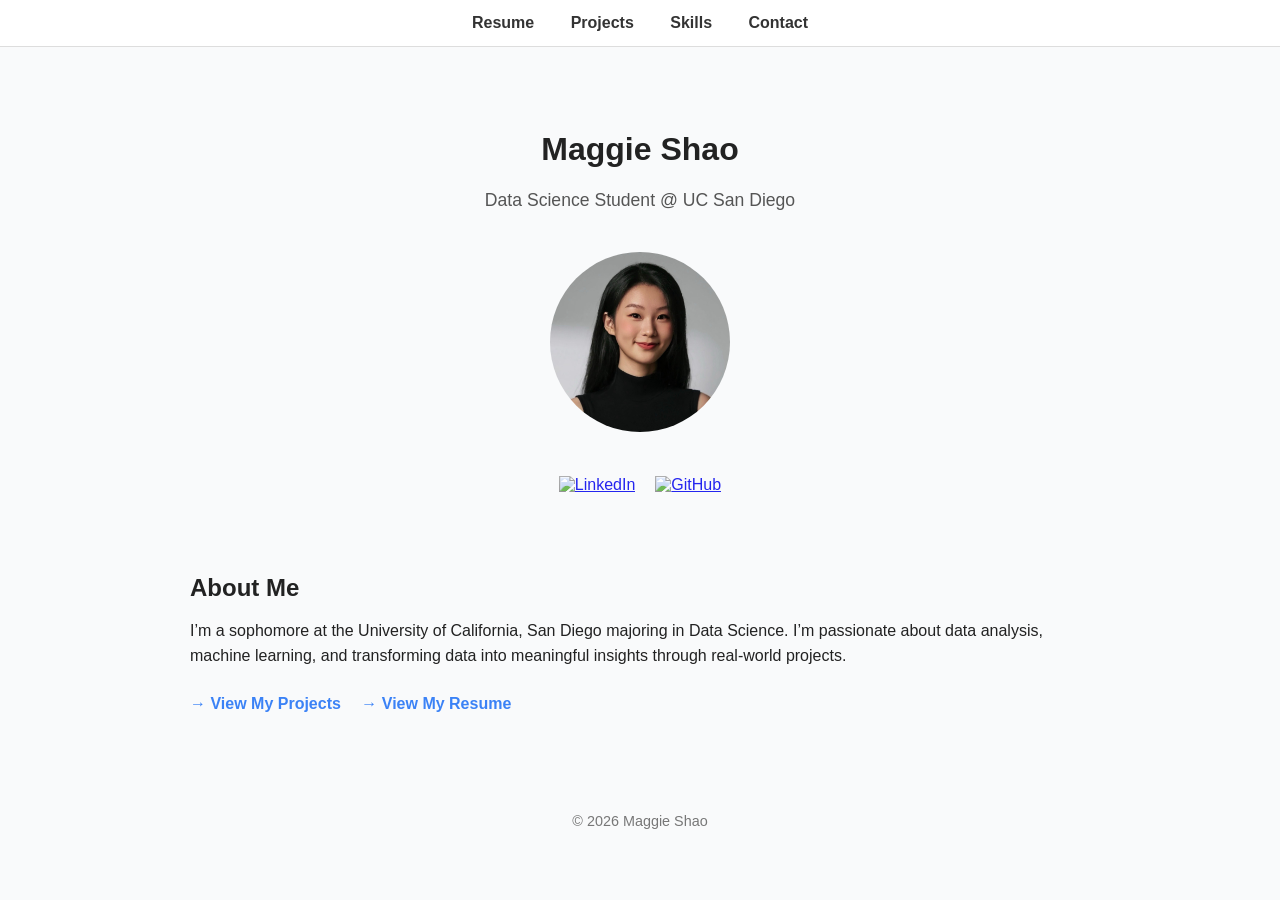
==== index.html @ 24b325e9 "Update index.html" ====
<!DOCTYPE html>
<html lang="en">
<head>
  <meta charset="UTF-8" />
  <meta name="viewport" content="width=device-width, initial-scale=1.0" />
  <title>Maggie Shao | Portfolio</title>

  <style>
    /* ===== Global ===== */
    body {
      margin: 0;
      font-family: -apple-system, BlinkMacSystemFont, "Segoe UI", Roboto, Arial;
      color: #222;
      background: #f9fafb;
      padding-top: 70px; /* 给 fixed nav 留空间 */
    }

    h1, h2 {
      margin-bottom: 12px;
    }

    p {
      line-height: 1.6;
    }

    section {
      max-width: 900px;
      margin: 0 auto;
      padding: 60px 20px;
    }

    /* ===== Navigation ===== */
    .nav {
      position: fixed;
      top: 0;
      left: 0;
      width: 100%;
      background: white;
      border-bottom: 1px solid #ddd;
      z-index: 1000;
      text-align: center;
      padding: 14px 0;
    }

    .nav a {
      margin: 0 16px;
      text-decoration: none;
      font-weight: 600;
      color: #333;
    }

    .nav a:hover {
      color: #3b82f6;
    }

    /* ===== Header ===== */
    .header {
      text-align: center;
      padding: 40px 20px 20px;
    }

    .header p {
      font-size: 1.1rem;
      color: #555;
    }

    .profile-img {
      width: 180px;
      border-radius: 50%;
      margin-top: 20px;
    }

    /* ===== Social Links ===== */
    .social-links {
      display: flex;
      justify-content: center;
      gap: 20px;
      margin-top: 20px;
    }

    .social-links img {
      width: 32px;
      height: 32px;
      opacity: 0.85;
      transition: all 0.2s ease;
    }

    .social-links img:hover {
      opacity: 1;
      transform: translateY(-2px);
    }

    /* ===== Quick Links ===== */
    .quick-links a {
      display: inline-block;
      margin-right: 16px;
      margin-top: 10px;
      text-decoration: none;
      font-weight: 600;
      color: #3b82f6;
    }

    .quick-links a:hover {
      text-decoration: underline;
    }

    /* ===== Footer ===== */
    footer {
      text-align: center;
      padding: 40px 0;
      color: #777;
      font-size: 0.9rem;
    }
  </style>
</head>

<body>

  <!-- ===== NAV ===== -->
  <div class="nav">
    <a href="resume.html">Resume</a>
    <a href="projects.html">Projects</a>
    <a href="skills.html">Skills</a>
    <a href="contact.html">Contact</a>
  </div>

  <!-- ===== HEADER ===== -->
  <div class="header">
    <h1>Maggie Shao</h1>
    <p>Data Science Student @ UC San Diego</p>
    <img src="main_image.jpg" alt="Maggie Shao" class="profile-img" />
  </div>

  <!-- ===== SOCIAL LINKS ===== -->
  <div class="social-links">
    <a href="https://www.linkedin.com/in/maggie--shao" target="_blank">
      <img src="https://cdn.jsdelivr.net/gh/simple-icons/simple-icons/icons/linkedin.svg" alt="LinkedIn">
    </a>
    <a href="https://github.com/maggieshao596" target="_blank">
      <img src="https://cdn.jsdelivr.net/gh/simple-icons/simple-icons/icons/github.svg" alt="GitHub">
    </a>
  </div>

  <!-- ===== ABOUT ===== -->
  <section>
    <h2>About Me</h2>
    <p>
      I’m a sophomore at the University of California, San Diego majoring in Data Science.
      I’m passionate about data analysis, machine learning, and transforming data into
      meaningful insights through real-world projects.
    </p>

    <div class="quick-links">
      <a href="projects.html">→ View My Projects</a>
      <a href="resume.html">→ View My Resume</a>
    </div>
  </section>

  <!-- ===== FOOTER ===== -->
  <footer>
    © 2026 Maggie Shao
  </footer>

</body>
</html>
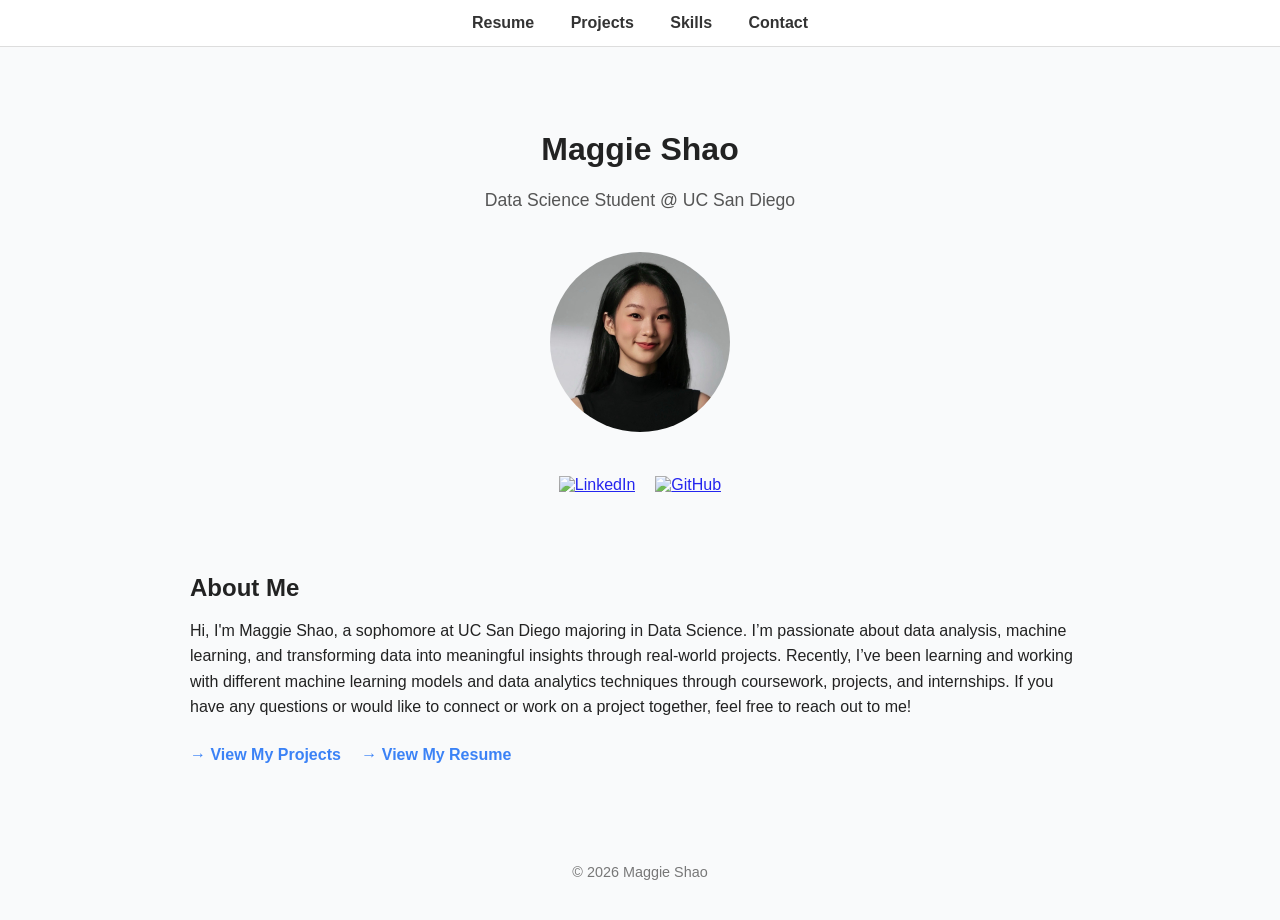
==== commit 2b8b4441: "Update index.html" ====
--- a/index.html
+++ b/index.html
@@ -145,9 +145,12 @@
   <section>
     <h2>About Me</h2>
     <p>
-      I’m a sophomore at the University of California, San Diego majoring in Data Science.
-      I’m passionate about data analysis, machine learning, and transforming data into
-      meaningful insights through real-world projects.
+      Hi, I'm Maggie Shao, a sophomore at UC San Diego majoring in Data Science. I’m passionate about data analysis, machine learning, and transforming data into meaningful insights through real-world projects. 
+      Recently, I’ve been learning and working with different machine learning models 
+      and data analytics techniques through coursework, projects, and internships. 
+      If you have any questions or would like to connect or work on a project together, 
+      feel free to reach out to me!
+
     </p>
 
     <div class="quick-links">
@@ -163,3 +166,4 @@
 
 </body>
 </html>
+
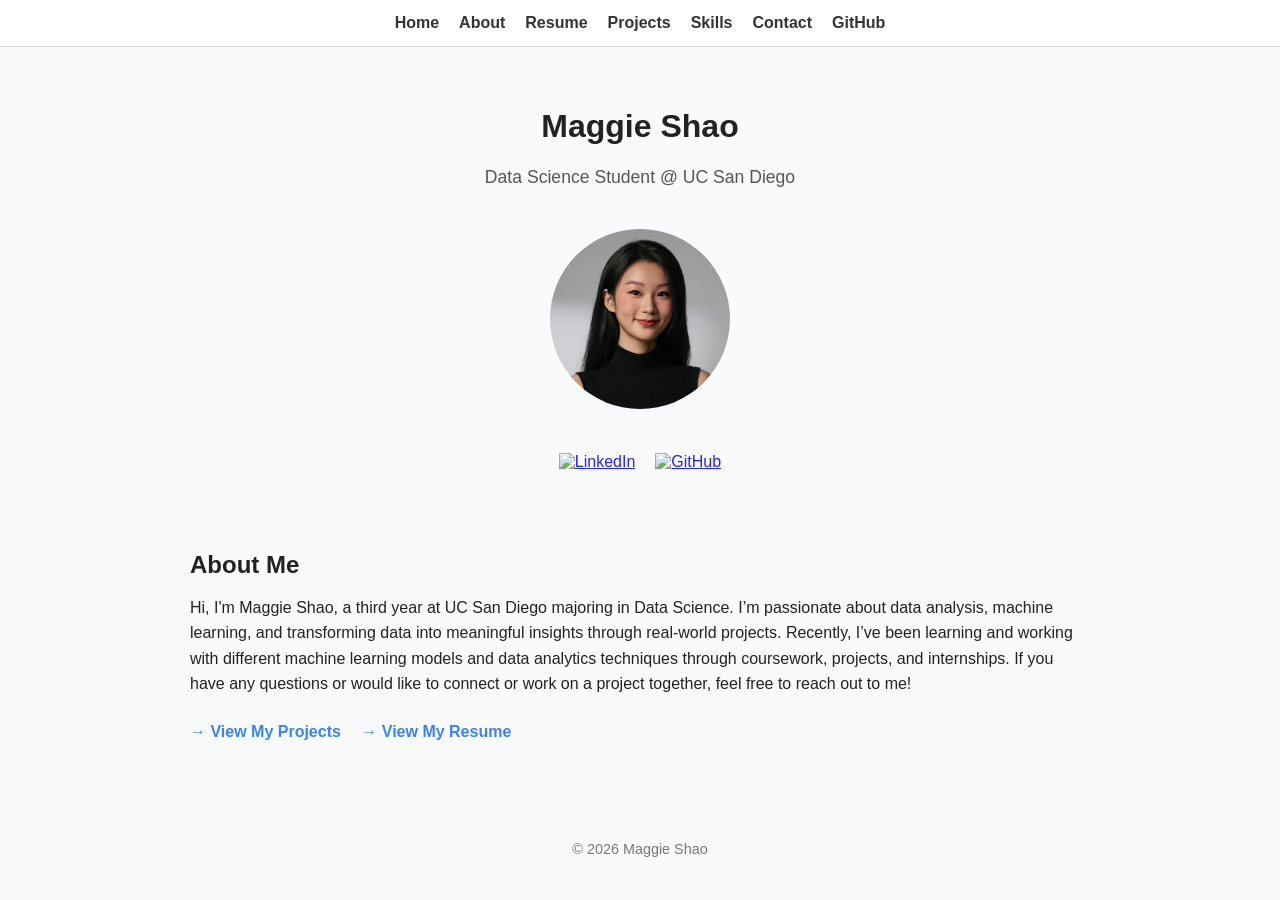
==== commit 054340a2: "Update index.html" ====
--- a/index.html
+++ b/index.html
@@ -3,7 +3,7 @@
 <head>
   <meta charset="UTF-8" />
   <meta name="viewport" content="width=device-width, initial-scale=1.0" />
-  <title>Maggie Shao | Portfolio</title>
+  <title>Maggie Shao: Personal site and portfolio</title>
 
   <style>
     /* ===== Global ===== */
@@ -12,7 +12,6 @@
       font-family: -apple-system, BlinkMacSystemFont, "Segoe UI", Roboto, Arial;
       color: #222;
       background: #f9fafb;
-      padding-top: 70px; /* 给 fixed nav 留空间 */
     }
 
     h1, h2 {
@@ -31,24 +30,23 @@
 
     /* ===== Navigation ===== */
     .nav {
-      position: fixed;
-      top: 0;
-      left: 0;
-      width: 100%;
-      background: white;
-      border-bottom: 1px solid #ddd;
-      z-index: 1000;
-      text-align: center;
-      padding: 14px 0;
-    }
+  position: sticky;
+  top: 0;
+  background: white;
+  border-bottom: 1px solid #ddd;
+  z-index: 1000;
+  display: flex;
+  flex-wrap: wrap;
+  justify-content: center;
+  gap: 10px 20px;
+  padding: 14px 16px;
+}
 
-    .nav a {
-      margin: 0 16px;
-      text-decoration: none;
-      font-weight: 600;
-      color: #333;
-    }
-
+.nav a {
+  text-decoration: none;
+  font-weight: 600;
+  color: #333;
+}
     .nav a:hover {
       color: #3b82f6;
     }
@@ -117,12 +115,17 @@
 <body>
 
   <!-- ===== NAV ===== -->
-  <div class="nav">
-    <a href="resume.html">Resume</a>
-    <a href="projects.html">Projects</a>
-    <a href="skills.html">Skills</a>
-    <a href="contact.html">Contact</a>
-  </div>
+  <nav class="nav">
+  <a href="index.html" aria-current="page">Home</a>
+  <a href="about.html">About</a>
+  <a href="resume.html">Resume</a>
+  <a href="projects.html">Projects</a>
+  <a href="skills.html">Skills</a>
+  <a href="contact.html">Contact</a>
+  <a href="https://github.com/maggieshao596"
+     target="_blank"
+     rel="noopener noreferrer">GitHub</a>
+</nav>
 
   <!-- ===== HEADER ===== -->
   <div class="header">
@@ -145,7 +148,7 @@
   <section>
     <h2>About Me</h2>
     <p>
-      Hi, I'm Maggie Shao, a sophomore at UC San Diego majoring in Data Science. I’m passionate about data analysis, machine learning, and transforming data into meaningful insights through real-world projects. 
+      Hi, I'm Maggie Shao, a third year at UC San Diego majoring in Data Science. I’m passionate about data analysis, machine learning, and transforming data into meaningful insights through real-world projects. 
       Recently, I’ve been learning and working with different machine learning models 
       and data analytics techniques through coursework, projects, and internships. 
       If you have any questions or would like to connect or work on a project together, 
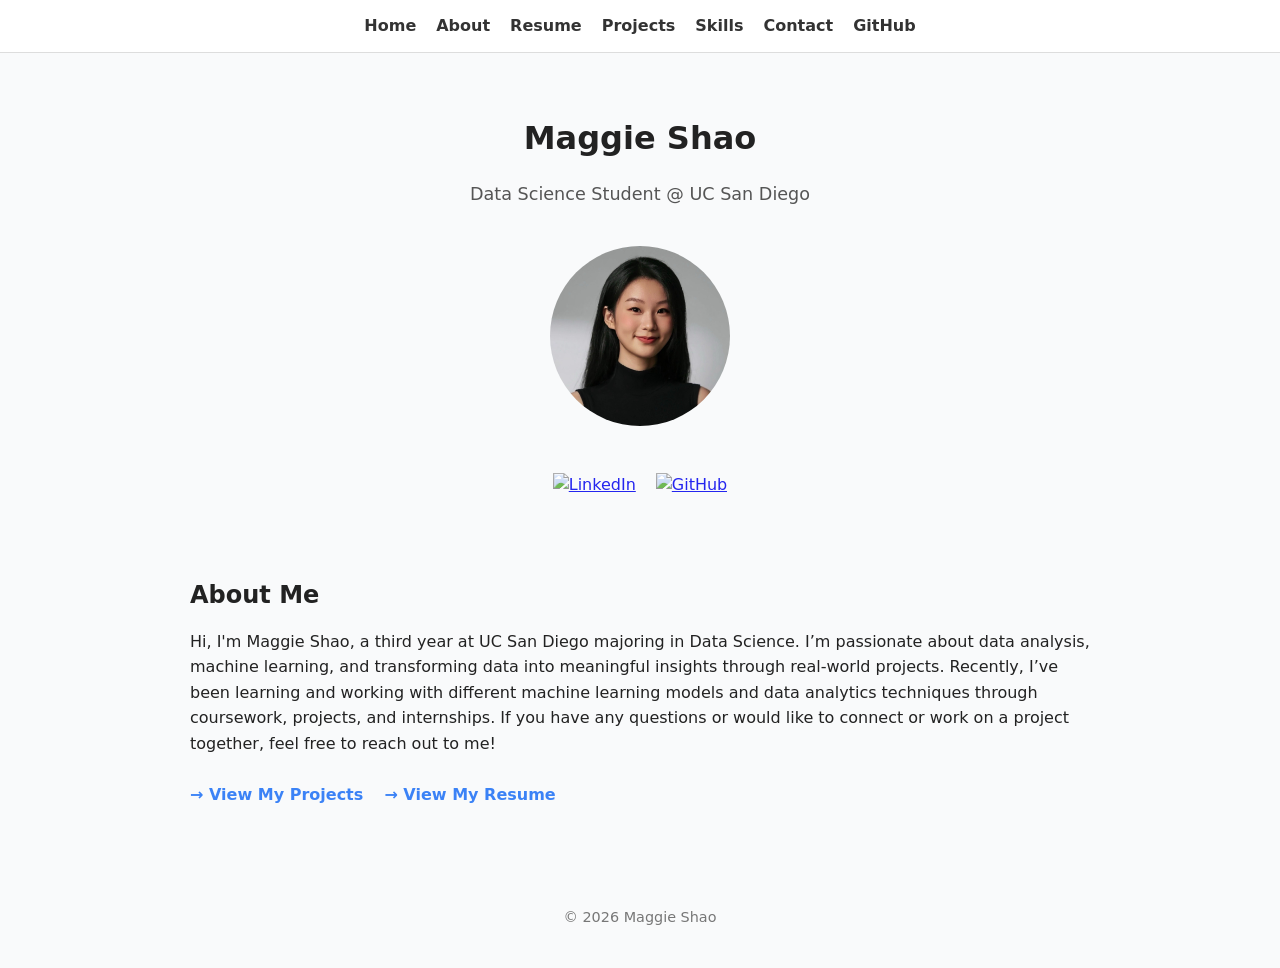
==== commit 786ec379: "Update index.html" ====
--- a/index.html
+++ b/index.html
@@ -5,111 +5,8 @@
   <meta name="viewport" content="width=device-width, initial-scale=1.0" />
   <title>Maggie Shao: Personal site and portfolio</title>
 
-  <style>
-    /* ===== Global ===== */
-    body {
-      margin: 0;
-      font-family: -apple-system, BlinkMacSystemFont, "Segoe UI", Roboto, Arial;
-      color: #222;
-      background: #f9fafb;
-    }
-
-    h1, h2 {
-      margin-bottom: 12px;
-    }
-
-    p {
-      line-height: 1.6;
-    }
-
-    section {
-      max-width: 900px;
-      margin: 0 auto;
-      padding: 60px 20px;
-    }
-
-    /* ===== Navigation ===== */
-    .nav {
-  position: sticky;
-  top: 0;
-  background: white;
-  border-bottom: 1px solid #ddd;
-  z-index: 1000;
-  display: flex;
-  flex-wrap: wrap;
-  justify-content: center;
-  gap: 10px 20px;
-  padding: 14px 16px;
-}
-
-.nav a {
-  text-decoration: none;
-  font-weight: 600;
-  color: #333;
-}
-    .nav a:hover {
-      color: #3b82f6;
-    }
-
-    /* ===== Header ===== */
-    .header {
-      text-align: center;
-      padding: 40px 20px 20px;
-    }
-
-    .header p {
-      font-size: 1.1rem;
-      color: #555;
-    }
-
-    .profile-img {
-      width: 180px;
-      border-radius: 50%;
-      margin-top: 20px;
-    }
-
-    /* ===== Social Links ===== */
-    .social-links {
-      display: flex;
-      justify-content: center;
-      gap: 20px;
-      margin-top: 20px;
-    }
-
-    .social-links img {
-      width: 32px;
-      height: 32px;
-      opacity: 0.85;
-      transition: all 0.2s ease;
-    }
-
-    .social-links img:hover {
-      opacity: 1;
-      transform: translateY(-2px);
-    }
-
-    /* ===== Quick Links ===== */
-    .quick-links a {
-      display: inline-block;
-      margin-right: 16px;
-      margin-top: 10px;
-      text-decoration: none;
-      font-weight: 600;
-      color: #3b82f6;
-    }
-
-    .quick-links a:hover {
-      text-decoration: underline;
-    }
-
-    /* ===== Footer ===== */
-    footer {
-      text-align: center;
-      padding: 40px 0;
-      color: #777;
-      font-size: 0.9rem;
-    }
-  </style>
+<link rel="stylesheet" href="style.css">
+  
 </head>
 
 <body>
--- a/style.css
+++ b/style.css
@@ -0,0 +1,103 @@
+    /* ===== Global ===== */
+    body {
+  margin: 0;
+  font: 100%/1.5 system-ui;
+  color: #222;
+  background: #f9fafb;
+}
+
+    h1, h2 {
+      margin-bottom: 12px;
+    }
+
+    p {
+      line-height: 1.6;
+    }
+
+    section {
+      max-width: 900px;
+      margin: 0 auto;
+      padding: 60px 20px;
+    }
+
+    /* ===== Navigation ===== */
+    .nav {
+  position: sticky;
+  top: 0;
+  background: white;
+  border-bottom: 1px solid #ddd;
+  z-index: 1000;
+  display: flex;
+  flex-wrap: wrap;
+  justify-content: center;
+  gap: 10px 20px;
+  padding: 14px 16px;
+}
+
+.nav a {
+  text-decoration: none;
+  font-weight: 600;
+  color: #333;
+}
+    .nav a:hover {
+      color: #3b82f6;
+    }
+
+    /* ===== Header ===== */
+    .header {
+      text-align: center;
+      padding: 40px 20px 20px;
+    }
+
+    .header p {
+      font-size: 1.1rem;
+      color: #555;
+    }
+
+    .profile-img {
+      width: 180px;
+      border-radius: 50%;
+      margin-top: 20px;
+    }
+
+    /* ===== Social Links ===== */
+    .social-links {
+      display: flex;
+      justify-content: center;
+      gap: 20px;
+      margin-top: 20px;
+    }
+
+    .social-links img {
+      width: 32px;
+      height: 32px;
+      opacity: 0.85;
+      transition: all 0.2s ease;
+    }
+
+    .social-links img:hover {
+      opacity: 1;
+      transform: translateY(-2px);
+    }
+
+    /* ===== Quick Links ===== */
+    .quick-links a {
+      display: inline-block;
+      margin-right: 16px;
+      margin-top: 10px;
+      text-decoration: none;
+      font-weight: 600;
+      color: #3b82f6;
+    }
+
+    .quick-links a:hover {
+      text-decoration: underline;
+    }
+
+    /* ===== Footer ===== */
+    footer {
+      text-align: center;
+      padding: 40px 0;
+      color: #777;
+      font-size: 0.9rem;
+    }
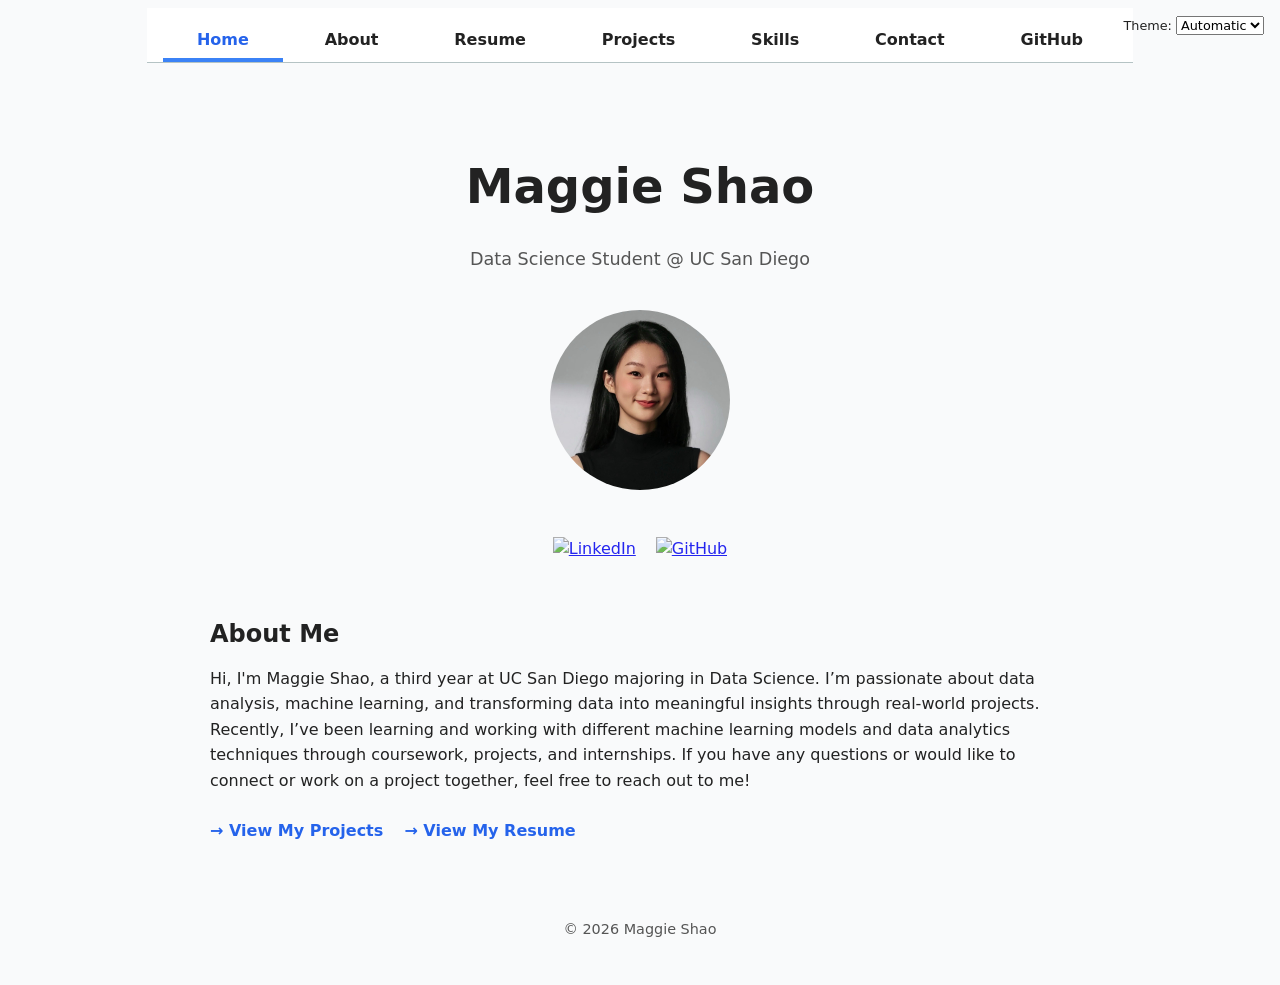
==== commit 7417c0aa: "Update index.html" ====
--- a/index.html
+++ b/index.html
@@ -1,56 +1,74 @@
+
 <!DOCTYPE html>
 <html lang="en">
 <head>
   <meta charset="UTF-8" />
   <meta name="viewport" content="width=device-width, initial-scale=1.0" />
+
   <title>Maggie Shao: Personal site and portfolio</title>
 
-<link rel="stylesheet" href="style.css">
-  
+  <link rel="stylesheet" href="style.css" />
 </head>
 
 <body>
 
-  <!-- ===== NAV ===== -->
-  <nav class="nav">
-  <a href="index.html" aria-current="page">Home</a>
-  <a href="about.html">About</a>
-  <a href="resume.html">Resume</a>
-  <a href="projects.html">Projects</a>
-  <a href="skills.html">Skills</a>
-  <a href="contact.html">Contact</a>
-  <a href="https://github.com/maggieshao596"
-     target="_blank"
-     rel="noopener noreferrer">GitHub</a>
-</nav>
+  <!-- Navigation and theme switcher are generated by global.js -->
 
   <!-- ===== HEADER ===== -->
   <div class="header">
     <h1>Maggie Shao</h1>
     <p>Data Science Student @ UC San Diego</p>
-    <img src="main_image.jpg" alt="Maggie Shao" class="profile-img" />
+
+    <img
+      src="main_image.jpg"
+      alt="Maggie Shao"
+      class="profile-img"
+    />
   </div>
 
   <!-- ===== SOCIAL LINKS ===== -->
   <div class="social-links">
-    <a href="https://www.linkedin.com/in/maggie--shao" target="_blank">
-      <img src="https://cdn.jsdelivr.net/gh/simple-icons/simple-icons/icons/linkedin.svg" alt="LinkedIn">
+
+    <a
+      href="https://www.linkedin.com/in/maggie--shao"
+      target="_blank"
+      rel="noopener noreferrer"
+    >
+      <img
+        src="https://cdn.jsdelivr.net/gh/simple-icons/simple-icons/icons/linkedin.svg"
+        alt="LinkedIn"
+      />
     </a>
-    <a href="https://github.com/maggieshao596" target="_blank">
-      <img src="https://cdn.jsdelivr.net/gh/simple-icons/simple-icons/icons/github.svg" alt="GitHub">
+
+    <a
+      href="https://github.com/maggieshao596"
+      target="_blank"
+      rel="noopener noreferrer"
+    >
+      <img
+        src="https://cdn.jsdelivr.net/gh/simple-icons/simple-icons/icons/github.svg"
+        alt="GitHub"
+      />
     </a>
+
   </div>
 
   <!-- ===== ABOUT ===== -->
   <section>
     <h2>About Me</h2>
+
     <p>
-      Hi, I'm Maggie Shao, a third year at UC San Diego majoring in Data Science. I’m passionate about data analysis, machine learning, and transforming data into meaningful insights through real-world projects. 
-      Recently, I’ve been learning and working with different machine learning models 
-      and data analytics techniques through coursework, projects, and internships. 
-      If you have any questions or would like to connect or work on a project together, 
-      feel free to reach out to me!
+      Hi, I'm Maggie Shao, a third year at UC San Diego
+      majoring in Data Science. I’m passionate about data
+      analysis, machine learning, and transforming data
+      into meaningful insights through real-world projects.
 
+      Recently, I’ve been learning and working with
+      different machine learning models and data analytics
+      techniques through coursework, projects, and internships.
+
+      If you have any questions or would like to connect
+      or work on a project together, feel free to reach out to me!
     </p>
 
     <div class="quick-links">
@@ -64,6 +82,9 @@
     © 2026 Maggie Shao
   </footer>
 
+  <!-- ===== LAB 3: GLOBAL JAVASCRIPT ===== -->
+  <script type="module" src="global.js"></script>
+
 </body>
 </html>
 
--- a/style.css
+++ b/style.css
@@ -1,103 +1,563 @@
-    /* ===== Global ===== */
-    body {
-  margin: 0;
-  font: 100%/1.5 system-ui;
-  color: #222;
-  background: #f9fafb;
-}
-
-    h1, h2 {
-      margin-bottom: 12px;
-    }
-
-    p {
-      line-height: 1.6;
-    }
-
-    section {
-      max-width: 900px;
-      margin: 0 auto;
-      padding: 60px 20px;
-    }
-
-    /* ===== Navigation ===== */
-    .nav {
+/* ========================================
+   Global styles
+   ======================================== */
+
+:root {
+  /* Lets the browser (and the theme switcher in global.js) pick light or dark */
+  color-scheme: light dark;
+
+  --color-accent: #3b82f6;
+  --color-accent-dark: #2563eb;
+  --color-text: light-dark(#222, #e5e7eb);
+  --color-muted: light-dark(#555, #9ca3af);
+  --color-border: light-dark(#e5e7eb, #374151);
+  --color-surface: light-dark(#fff, #1f2937);
+  --color-page: light-dark(#f9fafb, #111827);
+
+  accent-color: var(--color-accent);
+}
+
+* {
+  box-sizing: border-box;
+}
+
+html {
+  scroll-behavior: smooth;
+}
+
+body {
+  max-width: 100ch;
+  margin-inline: auto;
+  padding-inline: 1em;
+  font: 100%/1.5 system-ui, -apple-system, BlinkMacSystemFont,
+    "Segoe UI", sans-serif;
+  color: var(--color-text);
+  background: var(--color-page);
+}
+
+img {
+  max-width: 100%;
+}
+
+h1,
+h2,
+h3,
+h4,
+h5,
+h6 {
+  line-height: 1.1;
+  text-wrap: balance;
+}
+
+h1 {
+  font-size: clamp(2rem, 5vw, 3rem);
+}
+
+h2 {
+  margin-bottom: 0.75em;
+}
+
+p {
+  line-height: 1.6;
+}
+
+a {
+  overflow-wrap: anywhere;
+}
+
+a:focus-visible,
+button:focus-visible,
+input:focus-visible,
+textarea:focus-visible {
+  outline: 2px solid var(--color-accent);
+  outline-offset: 3px;
+}
+
+/* ========================================
+   Navigation
+   ======================================== */
+
+.nav {
+  --border-color: oklch(50% 10% 200 / 40%);
+
   position: sticky;
   top: 0;
-  background: white;
-  border-bottom: 1px solid #ddd;
   z-index: 1000;
   display: flex;
   flex-wrap: wrap;
   justify-content: center;
-  gap: 10px 20px;
-  padding: 14px 16px;
+  gap: 0.25em 0.5em;
+  margin-bottom: 1.5em;
+  padding: 0.75em 1em 0;
+  background: var(--color-surface);
+  border-bottom: 1px solid var(--border-color);
 }
 
 .nav a {
+  flex: 1 1 auto;
+  padding: 0.5em 0.65em 0.4em;
+  border-bottom: 0.3em solid transparent;
+  color: inherit;
+  font-weight: 600;
+  text-align: center;
   text-decoration: none;
+  white-space: nowrap;
+  transition: color 0.2s ease, border-color 0.2s ease;
+}
+
+.nav a:hover,
+.nav a[aria-current="page"],
+.nav a.current {
+  color: var(--color-accent-dark);
+  border-bottom-color: var(--color-accent);
+}
+
+/* ========================================
+   Main page sections and header
+   ======================================== */
+
+section {
+  max-width: 900px;
+  margin-inline: auto;
+  padding: 2.5em 1.25em;
+}
+
+.header {
+  padding: 2.5em 1.25em 1.25em;
+  text-align: center;
+}
+
+.header p {
+  color: var(--color-muted);
+  font-size: 1.1rem;
+}
+
+.profile-img {
+  width: 180px;
+  max-width: 60vw;
+  margin-top: 1.25em;
+  border-radius: 50%;
+  object-fit: cover;
+}
+
+.social-links {
+  display: flex;
+  justify-content: center;
+  gap: 1.25em;
+  margin-top: 1.25em;
+}
+
+.social-links img {
+  width: 32px;
+  height: 32px;
+  opacity: 0.85;
+  transition: opacity 0.2s ease, transform 0.2s ease;
+}
+
+.social-links img:hover {
+  opacity: 1;
+  transform: translateY(-2px);
+}
+
+.quick-links a {
+  display: inline-block;
+  margin: 0.6em 1em 0 0;
+  color: var(--color-accent-dark);
   font-weight: 600;
-  color: #333;
-}
-    .nav a:hover {
-      color: #3b82f6;
-    }
-
-    /* ===== Header ===== */
-    .header {
-      text-align: center;
-      padding: 40px 20px 20px;
-    }
-
-    .header p {
-      font-size: 1.1rem;
-      color: #555;
-    }
-
-    .profile-img {
-      width: 180px;
-      border-radius: 50%;
-      margin-top: 20px;
-    }
-
-    /* ===== Social Links ===== */
-    .social-links {
-      display: flex;
-      justify-content: center;
-      gap: 20px;
-      margin-top: 20px;
-    }
-
-    .social-links img {
-      width: 32px;
-      height: 32px;
-      opacity: 0.85;
-      transition: all 0.2s ease;
-    }
-
-    .social-links img:hover {
-      opacity: 1;
-      transform: translateY(-2px);
-    }
-
-    /* ===== Quick Links ===== */
-    .quick-links a {
-      display: inline-block;
-      margin-right: 16px;
-      margin-top: 10px;
-      text-decoration: none;
-      font-weight: 600;
-      color: #3b82f6;
-    }
-
-    .quick-links a:hover {
-      text-decoration: underline;
-    }
-
-    /* ===== Footer ===== */
-    footer {
-      text-align: center;
-      padding: 40px 0;
-      color: #777;
-      font-size: 0.9rem;
-    }
+  text-decoration: none;
+}
+
+.quick-links a:hover {
+  text-decoration: underline;
+}
+
+footer {
+  padding: 2.5em 1em;
+  color: var(--color-muted);
+  font-size: 0.9rem;
+  text-align: center;
+}
+
+/* ========================================
+   Contact page
+   ======================================== */
+
+.contact-page main {
+  max-width: 800px;
+  margin-inline: auto;
+}
+
+.contact-page section {
+  max-width: 720px;
+  padding: 2.5em 1.25em;
+}
+
+.contact-page h1 {
+  margin: 0 0 0.4em;
+  font-size: clamp(2rem, 5vw, 2.5rem);
+}
+
+.contact-page h2 {
+  margin: 0 0 1.25em;
+  font-size: 1.25rem;
+}
+
+.contact-page .contact-box {
+  margin-top: 1.5em;
+  padding: 1.75em;
+  background: var(--color-surface);
+  border: 1px solid var(--color-border);
+  border-radius: 14px;
+}
+
+.contact-page form {
+  display: grid;
+  gap: 1em;
+}
+
+.contact-page label {
+  display: grid;
+  grid-template-columns: 1fr;
+  gap: 0.5em;
+  font-size: 0.95rem;
+  font-weight: 600;
+}
+
+.contact-page input,
+.contact-page textarea {
+  display: block;
+  width: 100%;
+  min-width: 0;
+  padding: 0.75em;
+  border: 1px solid var(--color-border);
+  border-radius: 8px;
+  background: var(--color-surface);
+  color: var(--color-text);
+  font: inherit;
+  font-weight: 400;
+}
+
+.contact-page textarea {
+  resize: vertical;
+}
+
+.contact-page input:focus,
+.contact-page textarea:focus {
+  outline: 2px solid var(--color-accent-dark);
+  outline-offset: 2px;
+}
+
+.contact-page button {
+  justify-self: start;
+  padding: 0.75em 1.25em;
+  border: 0;
+  border-radius: 8px;
+  background: var(--color-accent-dark);
+  color: #fff;
+  font: inherit;
+  font-weight: 600;
+  cursor: pointer;
+  transition: background 0.2s ease;
+}
+
+.contact-page button:hover {
+  background: #1d4ed8;
+}
+
+.contact-page a {
+  color: var(--color-accent-dark);
+}
+
+.contact-page .form-note {
+  margin: 0;
+  color: var(--color-muted);
+  font-size: 0.8125rem;
+}
+
+/* ========================================
+   Projects page
+   ======================================== */
+
+.projects-page {
+  max-width: none;
+  margin: 0;
+  padding: 0;
+}
+
+.projects-page main {
+  max-width: 1100px;
+  margin-inline: auto;
+  padding: 2.75em 1.5em;
+}
+
+.projects-page h1 {
+  margin: 0 0 0.4em;
+  font-size: clamp(2rem, 5vw, 2.5rem);
+}
+
+.projects-page .intro {
+  max-width: 760px;
+  margin: 0;
+  color: var(--color-muted);
+  line-height: 1.7;
+}
+
+.projects-page .projects-grid {
+  display: grid;
+  grid-template-columns: repeat(
+    auto-fill,
+    minmax(min(100%, 15em), 1fr)
+  );
+  align-items: stretch;
+  gap: 1.5em;
+  margin-top: 2em;
+}
+
+.projects-page .project-card {
+  display: flex;
+  flex-direction: column;
+  min-width: 0;
+  padding: 1.5em;
+  background: var(--color-surface);
+  border: 1px solid var(--color-border);
+  border-radius: 16px;
+  box-shadow: 0 6px 20px rgb(0 0 0 / 4%);
+}
+
+.projects-page .project-card img {
+  display: block;
+  width: 100%;
+  height: auto;
+  margin-bottom: 1.25em;
+  border-radius: 10px;
+}
+
+.projects-page .project-card h2 {
+  margin: 0 0 0.65em;
+  color: var(--color-text);
+  font-size: 1.375rem;
+  line-height: 1.25;
+}
+
+.projects-page .project-card h3 {
+  margin: 1.5em 0 0.5em;
+  color: var(--color-text);
+  font-size: 1rem;
+}
+
+.projects-page .project-card p {
+  margin: 0 0 0.875em;
+  line-height: 1.7;
+}
+
+.projects-page .project-card ul {
+  margin: 0 0 1em;
+  padding-left: 1.25em;
+}
+
+.projects-page .project-card li {
+  margin-bottom: 0.5em;
+}
+
+.projects-page .project-card .tools {
+  margin-top: auto;
+  padding-top: 1em;
+  border-top: 1px solid var(--color-border);
+  color: var(--color-muted);
+  font-size: 0.875rem;
+}
+
+.projects-page .project-link {
+  display: inline-block;
+  align-self: flex-start;
+  margin-top: 0.25em;
+  color: var(--color-accent-dark);
+  font-weight: 600;
+  text-decoration: none;
+}
+
+.projects-page .project-link:hover {
+  text-decoration: underline;
+}
+
+/* ========================================
+   Responsive adjustments
+   ======================================== */
+
+@media (max-width: 600px) {
+  .nav {
+    gap: 0.15em;
+    padding-inline: 0.25em;
+  }
+
+  .nav a {
+    flex: 1 1 28%;
+    padding-inline: 0.25em;
+    font-size: 0.9rem;
+    white-space: normal;
+  }
+
+  section {
+    padding: 2em 0.5em;
+  }
+
+  .contact-page section {
+    padding: 2em 0.5em;
+  }
+
+  .contact-page .contact-box {
+    padding: 1.25em;
+  }
+
+  .projects-page main {
+    padding: 2em 1em;
+  }
+
+  .projects-page .project-card {
+    padding: 1.25em;
+  }
+}
+
+
+/* ===== Resume Page ===== */
+
+.resume-page {
+  --color-accent: #2563eb;
+  background: var(--color-page);
+}
+
+.resume-page main {
+  max-width: 900px;
+  margin-inline: auto;
+  padding: 32px 24px 60px;
+}
+
+/* Resume Header */
+
+.resume-page .header {
+  padding: 32px 20px;
+  text-align: center;
+}
+
+.resume-page .header h1 {
+  font-size: clamp(2rem, 5vw, 2.8rem);
+  line-height: 1.2;
+  text-wrap: balance;
+  margin: 0 0 12px;
+}
+
+.resume-page .header p {
+  margin: 8px 0;
+}
+
+/* Resume Sections */
+
+.resume-page section {
+  max-width: none;
+  padding: 28px 0;
+  border-bottom: 1px solid var(--color-border);
+}
+
+.resume-page section h2 {
+  margin: 0 0 20px;
+  padding-bottom: 10px;
+  border-bottom: 2px solid var(--color-accent);
+  color: var(--color-text);
+  font-size: 1.5rem;
+  line-height: 1.2;
+  text-wrap: balance;
+}
+
+/* Experience and Education Entries */
+
+.resume-page article {
+  padding: 18px 22px;
+  margin-bottom: 18px;
+  background: var(--color-surface);
+  border: 1px solid var(--color-border);
+  border-radius: 12px;
+}
+
+.resume-page article h3 {
+  margin: 0 0 8px;
+  color: var(--color-text);
+  font-size: 1.15rem;
+  line-height: 1.3;
+  text-wrap: balance;
+}
+
+.resume-page article p {
+  margin: 6px 0 12px;
+  color: var(--color-muted);
+}
+
+.resume-page ul {
+  padding-left: 22px;
+  line-height: 1.7;
+}
+
+.resume-page li {
+  margin-bottom: 8px;
+}
+
+/* Links and Navigation */
+
+.resume-page a {
+  color: var(--color-accent);
+}
+
+.resume-page .nav a {
+  color: inherit;
+  text-decoration: none;
+  border-bottom: 2px solid transparent;
+}
+
+.resume-page .nav a:hover,
+.resume-page .nav a[aria-current="page"] {
+  color: var(--color-accent);
+  border-bottom-color: var(--color-accent);
+}
+
+/* Responsive Design */
+
+@media (max-width: 600px) {
+  .resume-page main {
+    padding: 20px 16px 40px;
+  }
+
+  .resume-page section {
+    padding: 20px 0;
+  }
+
+  .resume-page article {
+    padding: 16px;
+  }
+}
+
+
+/* ========================================
+   Dark mode switcher (added in Lab 3)
+   Keep this block at the END of the file so it
+   overrides the page-specific `label` rules above.
+   ======================================== */
+
+label.color-scheme {
+  position: absolute;
+  top: 1rem;
+  right: 1rem;
+  z-index: 1001; /* above the sticky nav (z-index: 1000) */
+  display: block;
+  font-family: inherit;
+  font-size: 80%;
+  font-weight: 400;
+}
+
+select {
+  font: inherit;
+}
+
+/* The LinkedIn / GitHub icons are black SVGs, so flip them in dark mode.
+   global.js adds the .is-dark class to <html>. */
+.is-dark .social-links img {
+  filter: invert(1);
+}
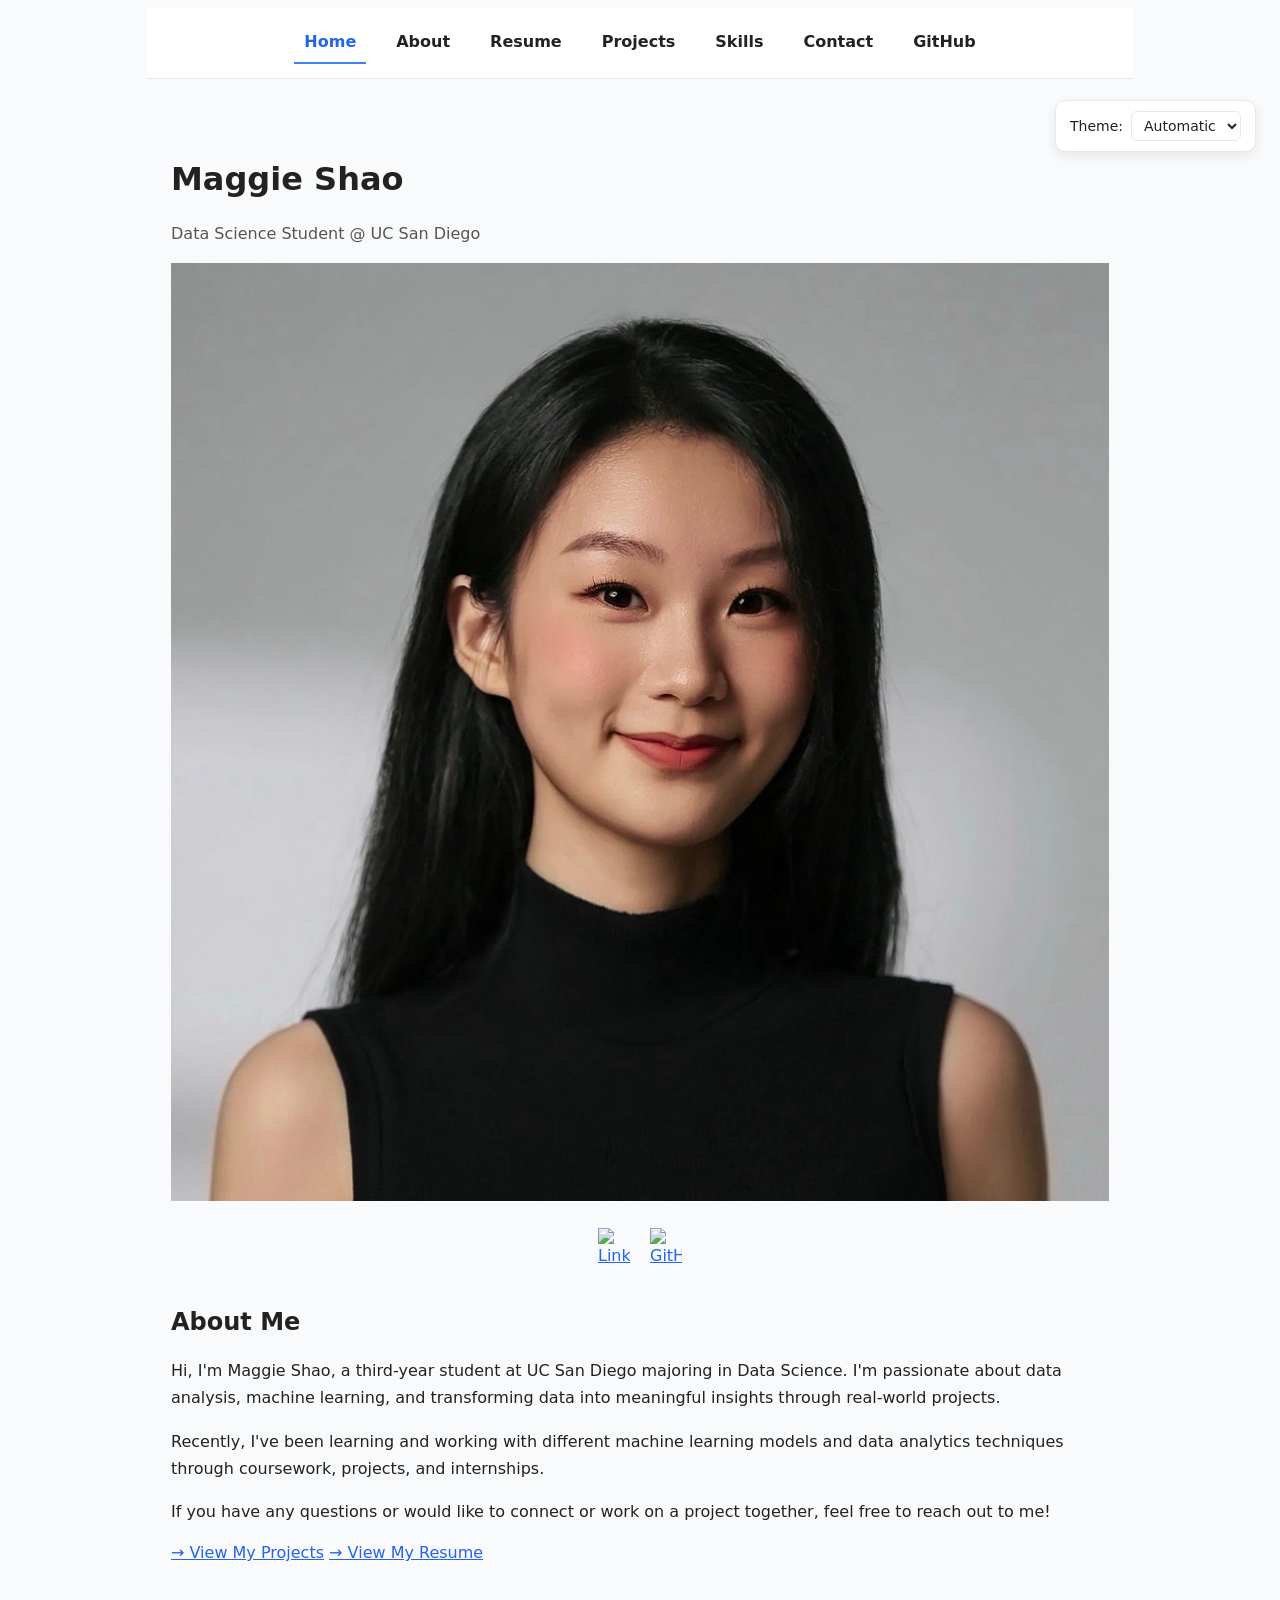
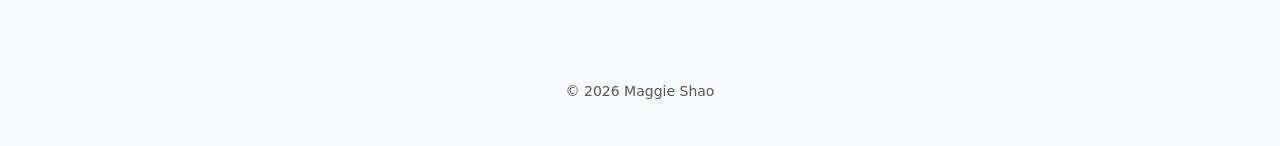
==== commit 7320909e: "Update index.html" ====
--- a/index.html
+++ b/index.html
@@ -5,86 +5,105 @@
   <meta charset="UTF-8" />
   <meta name="viewport" content="width=device-width, initial-scale=1.0" />
 
-  <title>Maggie Shao: Personal site and portfolio</title>
+  <title>Maggie Shao | Personal Portfolio</title>
 
   <link rel="stylesheet" href="style.css" />
 </head>
 
-<body>
+<body class="home-page">
 
-  <!-- Navigation and theme switcher are generated by global.js -->
+  <!-- Navigation and theme switcher generated by global.js -->
 
-  <!-- ===== HEADER ===== -->
-  <div class="header">
-    <h1>Maggie Shao</h1>
-    <p>Data Science Student @ UC San Diego</p>
+  <main>
 
-    <img
-      src="main_image.jpg"
-      alt="Maggie Shao"
-      class="profile-img"
-    />
-  </div>
+    <!-- HEADER -->
+    <header class="header">
 
-  <!-- ===== SOCIAL LINKS ===== -->
-  <div class="social-links">
+      <h1>Maggie Shao</h1>
 
-    <a
-      href="https://www.linkedin.com/in/maggie--shao"
-      target="_blank"
-      rel="noopener noreferrer"
-    >
+      <p class="subtitle">
+        Data Science Student @ UC San Diego
+      </p>
+
       <img
-        src="https://cdn.jsdelivr.net/gh/simple-icons/simple-icons/icons/linkedin.svg"
-        alt="LinkedIn"
+        src="main_image.jpg"
+        alt="Maggie Shao"
+        class="profile-img"
       />
-    </a>
 
-    <a
-      href="https://github.com/maggieshao596"
-      target="_blank"
-      rel="noopener noreferrer"
-    >
-      <img
-        src="https://cdn.jsdelivr.net/gh/simple-icons/simple-icons/icons/github.svg"
-        alt="GitHub"
-      />
-    </a>
+    </header>
 
-  </div>
+    <!-- SOCIAL LINKS -->
+    <div class="social-links">
 
-  <!-- ===== ABOUT ===== -->
-  <section>
-    <h2>About Me</h2>
+      <a
+        href="https://www.linkedin.com/in/maggie--shao"
+        target="_blank"
+        rel="noopener noreferrer"
+        aria-label="LinkedIn"
+      >
+        <img
+          src="https://cdn.jsdelivr.net/gh/simple-icons/simple-icons/icons/linkedin.svg"
+          alt="LinkedIn"
+        />
+      </a>
 
-    <p>
-      Hi, I'm Maggie Shao, a third year at UC San Diego
-      majoring in Data Science. I’m passionate about data
-      analysis, machine learning, and transforming data
-      into meaningful insights through real-world projects.
+      <a
+        href="https://github.com/maggieshao596"
+        target="_blank"
+        rel="noopener noreferrer"
+        aria-label="GitHub"
+      >
+        <img
+          src="https://cdn.jsdelivr.net/gh/simple-icons/simple-icons/icons/github.svg"
+          alt="GitHub"
+        />
+      </a>
 
-      Recently, I’ve been learning and working with
-      different machine learning models and data analytics
-      techniques through coursework, projects, and internships.
+    </div>
 
-      If you have any questions or would like to connect
-      or work on a project together, feel free to reach out to me!
-    </p>
+    <!-- ABOUT ME -->
+    <section class="home-about">
 
-    <div class="quick-links">
-      <a href="projects.html">→ View My Projects</a>
-      <a href="resume.html">→ View My Resume</a>
-    </div>
-  </section>
+      <h2>About Me</h2>
 
-  <!-- ===== FOOTER ===== -->
+      <p>
+        Hi, I'm Maggie Shao, a third-year student at
+        UC San Diego majoring in Data Science. I'm
+        passionate about data analysis, machine learning,
+        and transforming data into meaningful insights
+        through real-world projects.
+      </p>
+
+      <p>
+        Recently, I've been learning and working with
+        different machine learning models and data
+        analytics techniques through coursework,
+        projects, and internships.
+      </p>
+
+      <p>
+        If you have any questions or would like to
+        connect or work on a project together,
+        feel free to reach out to me!
+      </p>
+
+      <div class="quick-links">
+        <a href="projects.html">→ View My Projects</a>
+        <a href="resume.html">→ View My Resume</a>
+      </div>
+
+    </section>
+
+  </main>
+
+  <!-- FOOTER -->
   <footer>
     © 2026 Maggie Shao
   </footer>
 
-  <!-- ===== LAB 3: GLOBAL JAVASCRIPT ===== -->
+  <!-- GLOBAL JAVASCRIPT -->
   <script type="module" src="global.js"></script>
 
 </body>
 </html>
-
--- a/style.css
+++ b/style.css
@@ -1,21 +1,26 @@
-/* ========================================
-   Global styles
-   ======================================== */
+
+/* =========================================
+   GLOBAL THEME & COLORS
+========================================= */
 
 :root {
-  /* Lets the browser (and the theme switcher in global.js) pick light or dark */
   color-scheme: light dark;
 
   --color-accent: #3b82f6;
-  --color-accent-dark: #2563eb;
-  --color-text: light-dark(#222, #e5e7eb);
-  --color-muted: light-dark(#555, #9ca3af);
+  --color-accent-dark: light-dark(#2563eb, #93c5fd);
+
+  --color-text: light-dark(#222222, #e5e7eb);
+  --color-muted: light-dark(#555555, #9ca3af);
   --color-border: light-dark(#e5e7eb, #374151);
-  --color-surface: light-dark(#fff, #1f2937);
+  --color-surface: light-dark(#ffffff, #1f2937);
   --color-page: light-dark(#f9fafb, #111827);
 
   accent-color: var(--color-accent);
 }
+
+/* =========================================
+   GLOBAL RESET
+========================================= */
 
 * {
   box-sizing: border-box;
@@ -29,80 +34,86 @@
   max-width: 100ch;
   margin-inline: auto;
   padding-inline: 1em;
-  font: 100%/1.5 system-ui, -apple-system, BlinkMacSystemFont,
-    "Segoe UI", sans-serif;
+
+  font: 100%/1.5 system-ui, -apple-system,
+        BlinkMacSystemFont, "Segoe UI",
+        sans-serif;
+
   color: var(--color-text);
   background: var(--color-page);
+
+  min-height: 100vh;
 }
 
 img {
   max-width: 100%;
+  height: auto;
 }
 
 h1,
 h2,
-h3,
-h4,
-h5,
-h6 {
-  line-height: 1.1;
+h3 {
+  line-height: 1.2;
   text-wrap: balance;
-}
-
-h1 {
-  font-size: clamp(2rem, 5vw, 3rem);
-}
-
-h2 {
-  margin-bottom: 0.75em;
-}
-
-p {
-  line-height: 1.6;
+  color: var(--color-text);
+}
+
+p,
+li {
+  color: inherit;
 }
 
 a {
-  overflow-wrap: anywhere;
+  color: var(--color-accent-dark);
+}
+
+a:hover {
+  text-decoration-thickness: 2px;
 }
 
 a:focus-visible,
 button:focus-visible,
-input:focus-visible,
-textarea:focus-visible {
+select:focus-visible {
   outline: 2px solid var(--color-accent);
   outline-offset: 3px;
 }
 
-/* ========================================
-   Navigation
-   ======================================== */
+/* =========================================
+   GLOBAL NAVIGATION
+========================================= */
 
 .nav {
-  --border-color: oklch(50% 10% 200 / 40%);
-
   position: sticky;
   top: 0;
   z-index: 1000;
+
   display: flex;
   flex-wrap: wrap;
   justify-content: center;
-  gap: 0.25em 0.5em;
-  margin-bottom: 1.5em;
-  padding: 0.75em 1em 0;
-  background: var(--color-surface);
-  border-bottom: 1px solid var(--border-color);
+  align-items: center;
+
+  gap: 10px 20px;
+  padding: 14px 16px;
+
+  background: var(--color-surface);
+  border-bottom: 1px solid var(--color-border);
 }
 
 .nav a {
-  flex: 1 1 auto;
-  padding: 0.5em 0.65em 0.4em;
-  border-bottom: 0.3em solid transparent;
-  color: inherit;
+  display: inline-block;
+
+  margin: 0;
+  padding: 8px 10px;
+
+  color: var(--color-text);
   font-weight: 600;
-  text-align: center;
   text-decoration: none;
-  white-space: nowrap;
-  transition: color 0.2s ease, border-color 0.2s ease;
+
+  border-bottom: 2px solid transparent;
+
+  transition:
+    color 0.2s ease,
+    border-color 0.2s ease;
 }
 
 .nav a:hover,
@@ -112,452 +123,600 @@
   border-bottom-color: var(--color-accent);
 }
 
-/* ========================================
-   Main page sections and header
-   ======================================== */
+/* =========================================
+   THEME SWITCHER
+========================================= */
+
+label.color-scheme {
+  position: fixed;
+  top: 100px;
+  right: 24px;
+  z-index: 2000;
+
+  display: flex;
+  align-items: center;
+  gap: 8px;
+
+  padding: 10px 14px;
+
+  background: var(--color-surface);
+  color: var(--color-text);
+
+  border: 1px solid var(--color-border);
+  border-radius: 10px;
+
+  font-family: inherit;
+  font-size: 14px;
+  font-weight: 500;
+
+  box-shadow: 0 4px 12px rgba(0, 0, 0, 0.08);
+}
+
+label.color-scheme select {
+  padding: 5px 8px;
+
+  font: inherit;
+
+  color: var(--color-text);
+  background: var(--color-surface);
+
+  border: 1px solid var(--color-border);
+  border-radius: 6px;
+
+  cursor: pointer;
+}
+
+/* =========================================
+   GENERAL LAYOUT
+========================================= */
+
+main {
+  width: 100%;
+}
 
 section {
-  max-width: 900px;
+  margin-bottom: 32px;
+}
+
+article {
+  color: var(--color-text);
+}
+
+footer {
+  padding: 24px 20px 36px;
+  text-align: center;
+  color: var(--color-muted);
+  font-size: 14px;
+}
+
+/* =========================================
+   HOME PAGE
+========================================= */
+
+.home-page {
+  color: var(--color-text);
+  background: var(--color-page);
+}
+
+.home-page main {
+  max-width: 1000px;
   margin-inline: auto;
-  padding: 2.5em 1.25em;
-}
-
-.header {
-  padding: 2.5em 1.25em 1.25em;
+}
+
+.home-page h1 {
+  color: var(--color-text);
+}
+
+.home-page p {
+  line-height: 1.7;
+}
+
+.home-page .intro,
+.home-page .subtitle {
+  color: var(--color-muted);
+}
+
+.home-page .hero,
+.home-page .home-card {
+  color: var(--color-text);
+}
+
+.home-page .home-card {
+  background: var(--color-surface);
+  border: 1px solid var(--color-border);
+  border-radius: 14px;
+  padding: 24px;
+}
+
+/* =========================================
+   ABOUT PAGE
+========================================= */
+
+.about-page {
+  color: var(--color-text);
+  background: var(--color-page);
+}
+
+.about-page main {
+  max-width: 950px;
+  margin-inline: auto;
+}
+
+.about-page .about-card,
+.about-page .card {
+  background: var(--color-surface);
+  color: var(--color-text);
+
+  border: 1px solid var(--color-border);
+  border-radius: 16px;
+}
+
+.about-page p {
+  line-height: 1.7;
+}
+
+.about-page .muted,
+.about-page .subtitle {
+  color: var(--color-muted);
+}
+
+/* =========================================
+   RESUME PAGE
+========================================= */
+
+.resume-page {
+  color: var(--color-text);
+  background: var(--color-page);
+}
+
+.resume-page main {
+  max-width: 1100px;
+  margin-inline: auto;
+}
+
+.resume-page header {
   text-align: center;
 }
 
-.header p {
-  color: var(--color-muted);
-  font-size: 1.1rem;
-}
-
-.profile-img {
-  width: 180px;
-  max-width: 60vw;
-  margin-top: 1.25em;
-  border-radius: 50%;
-  object-fit: cover;
-}
-
-.social-links {
-  display: flex;
-  justify-content: center;
-  gap: 1.25em;
-  margin-top: 1.25em;
-}
-
-.social-links img {
-  width: 32px;
-  height: 32px;
-  opacity: 0.85;
-  transition: opacity 0.2s ease, transform 0.2s ease;
-}
-
-.social-links img:hover {
-  opacity: 1;
-  transform: translateY(-2px);
-}
-
-.quick-links a {
-  display: inline-block;
-  margin: 0.6em 1em 0 0;
-  color: var(--color-accent-dark);
-  font-weight: 600;
-  text-decoration: none;
-}
-
-.quick-links a:hover {
-  text-decoration: underline;
-}
-
-footer {
-  padding: 2.5em 1em;
-  color: var(--color-muted);
-  font-size: 0.9rem;
-  text-align: center;
-}
-
-/* ========================================
-   Contact page
-   ======================================== */
-
-.contact-page main {
-  max-width: 800px;
-  margin-inline: auto;
-}
-
-.contact-page section {
-  max-width: 720px;
-  padding: 2.5em 1.25em;
-}
-
-.contact-page h1 {
-  margin: 0 0 0.4em;
-  font-size: clamp(2rem, 5vw, 2.5rem);
-}
-
-.contact-page h2 {
-  margin: 0 0 1.25em;
-  font-size: 1.25rem;
-}
-
-.contact-page .contact-box {
-  margin-top: 1.5em;
-  padding: 1.75em;
-  background: var(--color-surface);
+.resume-page header h1 {
+  color: var(--color-text);
+}
+
+.resume-page header p {
+  color: var(--color-muted);
+}
+
+.resume-page article,
+.resume-page .resume-card {
+  background: var(--color-surface);
+  color: var(--color-text);
+
   border: 1px solid var(--color-border);
   border-radius: 14px;
 }
 
-.contact-page form {
-  display: grid;
-  gap: 1em;
-}
-
-.contact-page label {
-  display: grid;
-  grid-template-columns: 1fr;
-  gap: 0.5em;
-  font-size: 0.95rem;
-  font-weight: 600;
-}
-
-.contact-page input,
-.contact-page textarea {
-  display: block;
-  width: 100%;
-  min-width: 0;
-  padding: 0.75em;
-  border: 1px solid var(--color-border);
-  border-radius: 8px;
-  background: var(--color-surface);
-  color: var(--color-text);
-  font: inherit;
-  font-weight: 400;
-}
-
-.contact-page textarea {
-  resize: vertical;
-}
-
-.contact-page input:focus,
-.contact-page textarea:focus {
-  outline: 2px solid var(--color-accent-dark);
-  outline-offset: 2px;
-}
-
-.contact-page button {
-  justify-self: start;
-  padding: 0.75em 1.25em;
-  border: 0;
-  border-radius: 8px;
-  background: var(--color-accent-dark);
-  color: #fff;
-  font: inherit;
-  font-weight: 600;
-  cursor: pointer;
-  transition: background 0.2s ease;
-}
-
-.contact-page button:hover {
-  background: #1d4ed8;
-}
-
-.contact-page a {
-  color: var(--color-accent-dark);
-}
-
-.contact-page .form-note {
-  margin: 0;
-  color: var(--color-muted);
-  font-size: 0.8125rem;
-}
-
-/* ========================================
-   Projects page
-   ======================================== */
+.resume-page section h2 {
+  color: var(--color-text);
+  border-bottom-color: var(--color-accent);
+}
+
+.resume-page h3 {
+  color: var(--color-text);
+}
+
+.resume-page .date,
+.resume-page .location,
+.resume-page .subtitle,
+.resume-page .meta {
+  color: var(--color-muted);
+}
+
+/* =========================================
+   PROJECTS PAGE
+========================================= */
 
 .projects-page {
   max-width: none;
   margin: 0;
   padding: 0;
+
+  color: var(--color-text);
+  background: var(--color-page);
 }
 
 .projects-page main {
   max-width: 1100px;
   margin-inline: auto;
-  padding: 2.75em 1.5em;
-}
-
-.projects-page h1 {
-  margin: 0 0 0.4em;
-  font-size: clamp(2rem, 5vw, 2.5rem);
+  padding: 44px 24px;
 }
 
 .projects-page .intro {
-  max-width: 760px;
-  margin: 0;
-  color: var(--color-muted);
-  line-height: 1.7;
+  color: var(--color-muted);
 }
 
 .projects-page .projects-grid {
   display: grid;
-  grid-template-columns: repeat(
-    auto-fill,
-    minmax(min(100%, 15em), 1fr)
-  );
-  align-items: stretch;
-  gap: 1.5em;
-  margin-top: 2em;
+  grid-template-columns:
+    repeat(auto-fill, minmax(min(100%, 15em), 1fr));
+
+  gap: 24px;
+  margin-top: 32px;
 }
 
 .projects-page .project-card {
-  display: flex;
-  flex-direction: column;
+  display: grid;
+  grid-template-rows: subgrid;
+  grid-row: span 11;
+
   min-width: 0;
-  padding: 1.5em;
-  background: var(--color-surface);
+  padding: 24px;
+
+  background: var(--color-surface);
+  color: var(--color-text);
+
   border: 1px solid var(--color-border);
   border-radius: 16px;
-  box-shadow: 0 6px 20px rgb(0 0 0 / 4%);
+
+  box-shadow: 0 6px 20px rgba(0, 0, 0, 0.04);
+}
+
+.projects-page .project-card h2,
+.projects-page .project-card h3 {
+  color: var(--color-text);
 }
 
 .projects-page .project-card img {
   display: block;
   width: 100%;
-  height: auto;
-  margin-bottom: 1.25em;
+  aspect-ratio: 16 / 9;
+  object-fit: cover;
   border-radius: 10px;
 }
 
-.projects-page .project-card h2 {
-  margin: 0 0 0.65em;
-  color: var(--color-text);
-  font-size: 1.375rem;
-  line-height: 1.25;
-}
-
-.projects-page .project-card h3 {
-  margin: 1.5em 0 0.5em;
-  color: var(--color-text);
-  font-size: 1rem;
-}
-
-.projects-page .project-card p {
-  margin: 0 0 0.875em;
-  line-height: 1.7;
-}
-
-.projects-page .project-card ul {
-  margin: 0 0 1em;
-  padding-left: 1.25em;
-}
-
-.projects-page .project-card li {
-  margin-bottom: 0.5em;
-}
-
-.projects-page .project-card .tools {
-  margin-top: auto;
-  padding-top: 1em;
+.projects-page .tools {
+  color: var(--color-muted);
   border-top: 1px solid var(--color-border);
-  color: var(--color-muted);
-  font-size: 0.875rem;
 }
 
 .projects-page .project-link {
-  display: inline-block;
-  align-self: flex-start;
-  margin-top: 0.25em;
   color: var(--color-accent-dark);
   font-weight: 600;
-  text-decoration: none;
-}
-
-.projects-page .project-link:hover {
-  text-decoration: underline;
-}
-
-/* ========================================
-   Responsive adjustments
-   ======================================== */
-
-@media (max-width: 600px) {
-  .nav {
-    gap: 0.15em;
-    padding-inline: 0.25em;
-  }
-
-  .nav a {
-    flex: 1 1 28%;
-    padding-inline: 0.25em;
-    font-size: 0.9rem;
-    white-space: normal;
-  }
-
-  section {
-    padding: 2em 0.5em;
-  }
-
-  .contact-page section {
-    padding: 2em 0.5em;
-  }
-
-  .contact-page .contact-box {
-    padding: 1.25em;
-  }
-
-  .projects-page main {
-    padding: 2em 1em;
-  }
-
-  .projects-page .project-card {
-    padding: 1.25em;
-  }
-}
-
-
-/* ===== Resume Page ===== */
-
-.resume-page {
-  --color-accent: #2563eb;
+}
+
+/* =========================================
+   SKILLS PAGE
+========================================= */
+
+.skills-page {
+  max-width: none;
+  margin: 0;
+  padding: 0;
+
+  color: var(--color-text);
   background: var(--color-page);
 }
 
-.resume-page main {
+.skills-page main {
   max-width: 900px;
   margin-inline: auto;
-  padding: 32px 24px 60px;
-}
-
-/* Resume Header */
-
-.resume-page .header {
-  padding: 32px 20px;
-  text-align: center;
-}
-
-.resume-page .header h1 {
-  font-size: clamp(2rem, 5vw, 2.8rem);
-  line-height: 1.2;
-  text-wrap: balance;
-  margin: 0 0 12px;
-}
-
-.resume-page .header p {
-  margin: 8px 0;
-}
-
-/* Resume Sections */
-
-.resume-page section {
-  max-width: none;
-  padding: 28px 0;
-  border-bottom: 1px solid var(--color-border);
-}
-
-.resume-page section h2 {
-  margin: 0 0 20px;
-  padding-bottom: 10px;
-  border-bottom: 2px solid var(--color-accent);
-  color: var(--color-text);
-  font-size: 1.5rem;
-  line-height: 1.2;
-  text-wrap: balance;
-}
-
-/* Experience and Education Entries */
-
-.resume-page article {
-  padding: 18px 22px;
-  margin-bottom: 18px;
-  background: var(--color-surface);
-  border: 1px solid var(--color-border);
-  border-radius: 12px;
-}
-
-.resume-page article h3 {
-  margin: 0 0 8px;
-  color: var(--color-text);
-  font-size: 1.15rem;
-  line-height: 1.3;
-  text-wrap: balance;
-}
-
-.resume-page article p {
-  margin: 6px 0 12px;
-  color: var(--color-muted);
-}
-
-.resume-page ul {
-  padding-left: 22px;
-  line-height: 1.7;
-}
-
-.resume-page li {
-  margin-bottom: 8px;
-}
-
-/* Links and Navigation */
-
-.resume-page a {
-  color: var(--color-accent);
-}
-
-.resume-page .nav a {
-  color: inherit;
-  text-decoration: none;
-  border-bottom: 2px solid transparent;
-}
-
-.resume-page .nav a:hover,
-.resume-page .nav a[aria-current="page"] {
-  color: var(--color-accent);
-  border-bottom-color: var(--color-accent);
-}
-
-/* Responsive Design */
-
-@media (max-width: 600px) {
-  .resume-page main {
-    padding: 20px 16px 40px;
-  }
-
-  .resume-page section {
-    padding: 20px 0;
-  }
-
-  .resume-page article {
-    padding: 16px;
-  }
-}
-
-
-/* ========================================
-   Dark mode switcher (added in Lab 3)
-   Keep this block at the END of the file so it
-   overrides the page-specific `label` rules above.
-   ======================================== */
-
-label.color-scheme {
-  position: absolute;
-  top: 1rem;
-  right: 1rem;
-  z-index: 1001; /* above the sticky nav (z-index: 1000) */
-  display: block;
-  font-family: inherit;
-  font-size: 80%;
-  font-weight: 400;
-}
-
-select {
+  padding: 44px 20px;
+}
+
+.skills-page .intro {
+  color: var(--color-muted);
+}
+
+.skills-page .skills-grid {
+  display: grid;
+  grid-template-columns:
+    repeat(auto-fit, minmax(min(100%, 300px), 1fr));
+
+  gap: 20px;
+  margin-top: 28px;
+}
+
+.skills-page .skills-category {
+  min-width: 0;
+  padding: 24px;
+
+  background: var(--color-surface);
+  color: var(--color-text);
+
+  border: 1px solid var(--color-border);
+  border-radius: 14px;
+
+  box-shadow: 0 6px 18px rgba(0, 0, 0, 0.04);
+}
+
+.skills-page h2 {
+  color: var(--color-text);
+}
+
+/* =========================================
+   CONTACT PAGE
+========================================= */
+
+.contact-page {
+  color: var(--color-text);
+  background: var(--color-page);
+}
+
+.contact-page main {
+  max-width: 900px;
+  margin-inline: auto;
+  padding: 44px 24px;
+}
+
+.contact-page section > p {
+  color: var(--color-muted);
+}
+
+.contact-page .contact-box {
+  padding: 28px;
+  margin-bottom: 24px;
+
+  background: var(--color-surface);
+  color: var(--color-text);
+
+  border: 1px solid var(--color-border);
+  border-radius: 16px;
+
+  box-shadow: 0 6px 20px rgba(0, 0, 0, 0.04);
+}
+
+.contact-page form {
+  display: grid;
+  grid-template-columns: minmax(0, 1fr);
+  gap: 18px;
+}
+
+.contact-page form label {
+  display: grid;
+  grid-template-columns: subgrid;
+  grid-column: 1 / -1;
+  gap: 8px;
+
+  color: var(--color-text);
+  font-weight: 600;
+}
+
+.contact-page input,
+.contact-page textarea {
+  box-sizing: border-box;
+  width: 100%;
+  min-width: 0;
+
+  padding: 12px 14px;
+
   font: inherit;
-}
-
-/* The LinkedIn / GitHub icons are black SVGs, so flip them in dark mode.
-   global.js adds the .is-dark class to <html>. */
+  color: var(--color-text);
+  background: var(--color-surface);
+
+  border: 1px solid var(--color-border);
+  border-radius: 8px;
+}
+
+.contact-page textarea {
+  min-height: 140px;
+  resize: vertical;
+}
+
+.contact-page input:focus,
+.contact-page textarea:focus {
+  outline: 2px solid var(--color-accent);
+  outline-offset: 2px;
+}
+
+.contact-page button {
+  justify-self: start;
+  padding: 12px 22px;
+
+  font: inherit;
+  font-weight: 600;
+
+  color: #ffffff;
+  background: #2563eb;
+
+  border: none;
+  border-radius: 8px;
+
+  cursor: pointer;
+  transition:
+    background 0.2s ease,
+    transform 0.2s ease;
+}
+
+.contact-page button:hover {
+  background: #1d4ed8;
+  transform: translateY(-2px);
+}
+
+.contact-page .form-note {
+  color: var(--color-muted);
+  font-size: 0.9rem;
+}
+
+.contact-page .contact-box a {
+  color: var(--color-accent-dark);
+  overflow-wrap: anywhere;
+}
+
+/* =========================================
+   SOCIAL ICONS
+========================================= */
+
+.social-links {
+  display: flex;
+  align-items: center;
+  gap: 16px;
+  flex-wrap: wrap;
+}
+
+.social-links img {
+  width: 28px;
+  height: 28px;
+  object-fit: contain;
+}
+
+/* =========================================
+   DARK MODE ADJUSTMENTS
+========================================= */
+
 .is-dark .social-links img {
   filter: invert(1);
 }
+
+.is-dark .project-card,
+.is-dark .skills-category,
+.is-dark .contact-box,
+.is-dark .about-card,
+.is-dark .resume-card {
+  box-shadow: 0 6px 20px rgba(0, 0, 0, 0.2);
+}
+
+/* =========================================
+   RESPONSIVE DESIGN
+========================================= */
+
+@media (max-width: 768px) {
+  .nav {
+    gap: 6px 12px;
+    padding: 12px;
+  }
+
+  .nav a {
+    padding: 6px 8px;
+    font-size: 14px;
+  }
+
+  .projects-page main,
+  .skills-page main,
+  .contact-page main {
+    padding: 32px 18px;
+  }
+}
+
+@media (max-width: 600px) {
+  label.color-scheme {
+    top: auto;
+    bottom: 16px;
+    right: 16px;
+  }
+
+  .projects-page main,
+  .skills-page main,
+  .contact-page main {
+    padding: 28px 16px;
+  }
+
+  .projects-page .project-card,
+  .skills-page .skills-category,
+  .contact-page .contact-box {
+    padding: 20px;
+  }
+
+  .contact-page button {
+    width: 100%;
+    justify-self: stretch;
+  }
+
+  h1 {
+    font-size: clamp(28px, 6vw, 40px);
+  }
+}
+
+@media (max-width: 400px) {
+  .projects-page .projects-grid,
+  .skills-page .skills-grid {
+    grid-template-columns: minmax(0, 1fr);
+  }
+}
+
+/* =========================================
+   RESTORE ORIGINAL HOME PAGE DESIGN
+========================================= */
+
+.home-page main {
+  max-width: 1000px;
+  margin: 0 auto;
+  padding: 60px 24px;
+}
+
+/* Center the home page hero */
+.home-page .hero {
+  display: flex;
+  flex-direction: column;
+  align-items: center;
+  text-align: center;
+  gap: 20px;
+  margin-bottom: 60px;
+}
+
+/* Name */
+.home-page .hero h1 {
+  font-size: clamp(32px, 5vw, 48px);
+  font-weight: 700;
+  margin: 0;
+  text-align: center;
+}
+
+/* Subtitle */
+.home-page .hero p {
+  font-size: 18px;
+  color: var(--color-muted);
+  margin: 0;
+  text-align: center;
+}
+
+/* Profile picture */
+.home-page .hero img,
+.home-page .profile-image,
+.home-page .profile-photo,
+.home-page .profile-pic {
+  width: 180px;
+  height: 180px;
+  max-width: 180px;
+  border-radius: 50%;
+  object-fit: cover;
+  display: block;
+  margin: 20px auto;
+}
+
+/* Social links */
+.home-page .social-links {
+  display: flex;
+  justify-content: center;
+  align-items: center;
+  gap: 20px;
+  margin: 20px auto;
+}
+
+.home-page .social-links img {
+  width: 32px;
+  height: 32px;
+  max-width: 32px;
+  object-fit: contain;
+  border-radius: 0;
+  margin: 0;
+}
+
+/* About section */
+.home-page section {
+  margin-top: 40px;
+}
+
+/* Mobile */
+@media (max-width: 600px) {
+  .home-page main {
+    padding: 40px 16px;
+  }
+
+  .home-page .hero img,
+  .home-page .profile-image,
+  .home-page .profile-photo,
+  .home-page .profile-pic {
+    width: 150px;
+    height: 150px;
+    max-width: 150px;
+  }
+}
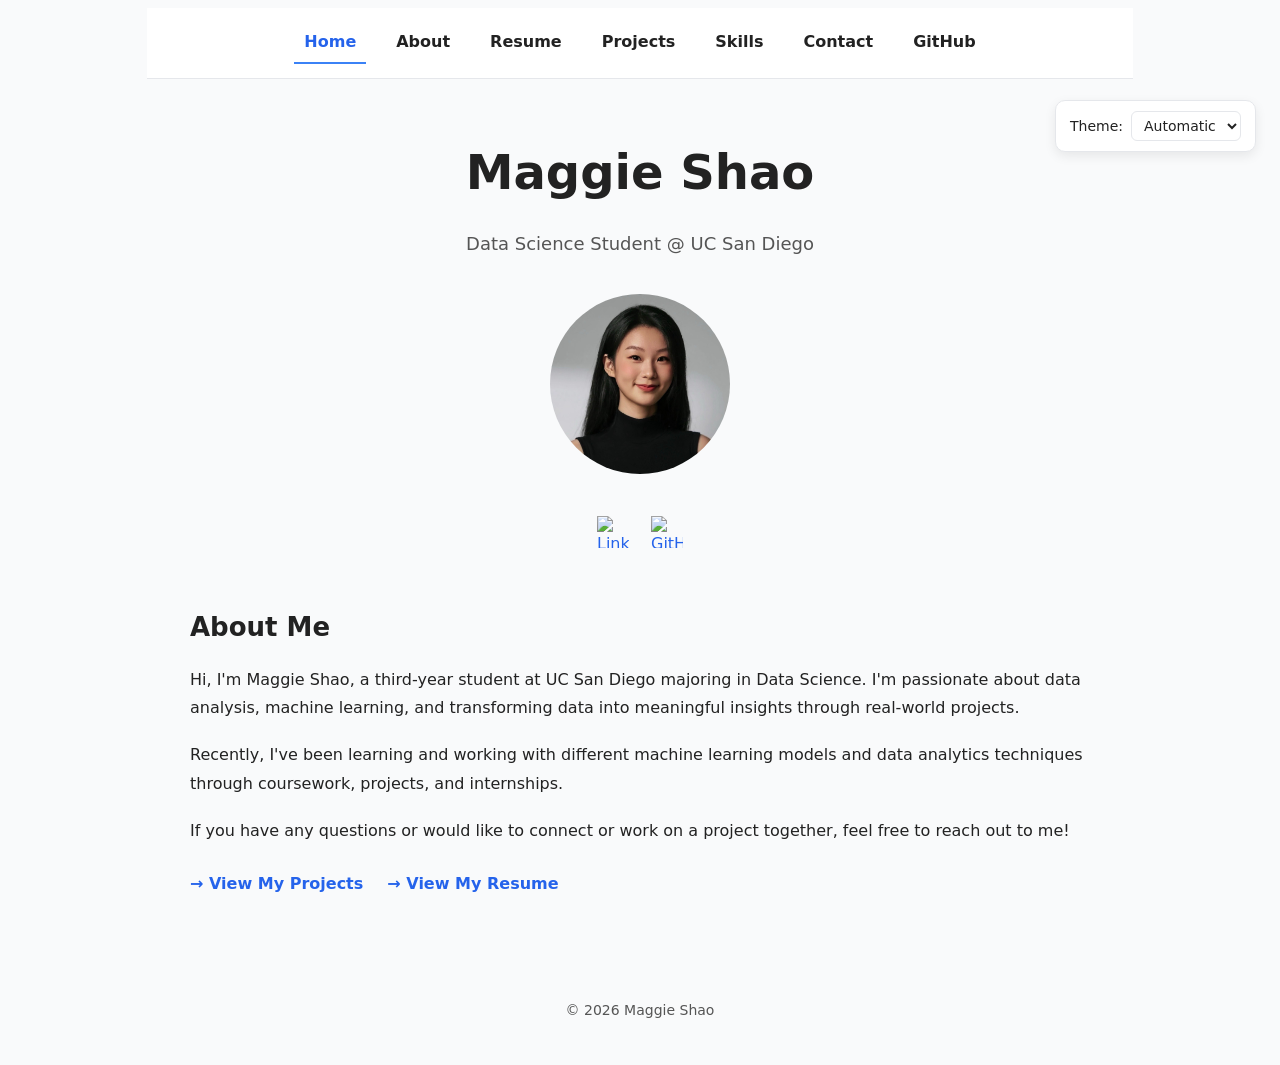
==== commit dea4c86a: "Update index.html" ====
--- a/index.html
+++ b/index.html
@@ -1,18 +1,214 @@
 
 <!DOCTYPE html>
 <html lang="en">
+
 <head>
   <meta charset="UTF-8" />
-  <meta name="viewport" content="width=device-width, initial-scale=1.0" />
+  <meta
+    name="viewport"
+    content="width=device-width, initial-scale=1.0"
+  />
 
   <title>Maggie Shao | Personal Portfolio</title>
 
-  <link rel="stylesheet" href="style.css" />
+  <!-- Global stylesheet -->
+  <link rel="stylesheet" href="style.css?v=4" />
+
+  <!-- Home page specific styles -->
+  <style>
+    /* HOME PAGE */
+
+    body.home-page {
+      color: var(--color-text, #222);
+      background: var(--color-page, #f9fafb);
+    }
+
+    /* Main content */
+    body.home-page main {
+      width: 100%;
+      max-width: 1000px;
+      margin: 0 auto;
+      padding: 65px 24px 40px;
+    }
+
+    /* Header */
+    body.home-page main .header {
+      display: flex;
+      flex-direction: column;
+      align-items: center;
+      justify-content: center;
+      text-align: center;
+      padding: 0;
+      margin: 0;
+    }
+
+    /* Name */
+    body.home-page main .header h1 {
+      font-size: 48px;
+      font-weight: 700;
+      line-height: 1.2;
+      margin: 0 0 28px;
+      text-align: center;
+      color: var(--color-text, #222);
+    }
+
+    /* Subtitle */
+    body.home-page main .header .subtitle {
+      font-size: 18px;
+      line-height: 1.6;
+      color: var(--color-muted, #555);
+      margin: 0 0 36px;
+      text-align: center;
+    }
+
+    /* Profile image */
+    body.home-page main .header img.profile-img {
+      display: block;
+      width: 180px;
+      height: 180px;
+      min-width: 180px;
+      min-height: 180px;
+      max-width: 180px;
+      max-height: 180px;
+      object-fit: cover;
+      object-position: center;
+      border-radius: 50%;
+      margin: 0 auto;
+    }
+
+    /* Social links */
+    body.home-page main .social-links {
+      display: flex;
+      justify-content: center;
+      align-items: center;
+      gap: 22px;
+      margin: 42px auto 64px;
+      padding: 0;
+    }
+
+    body.home-page main .social-links a {
+      display: inline-flex;
+      align-items: center;
+      justify-content: center;
+    }
+
+    body.home-page main .social-links img {
+      display: block;
+      width: 32px;
+      height: 32px;
+      min-width: 32px;
+      min-height: 32px;
+      max-width: 32px;
+      max-height: 32px;
+      object-fit: contain;
+      border-radius: 0;
+      margin: 0;
+      transition: transform 0.2s ease;
+    }
+
+    body.home-page main .social-links a:hover img {
+      transform: translateY(-3px);
+    }
+
+    /* Dark mode icons */
+    .is-dark body.home-page main .social-links img {
+      filter: invert(1);
+    }
+
+    /* About Me */
+    body.home-page main .home-about {
+      max-width: 900px;
+      margin: 0 auto 40px;
+      padding: 0;
+      text-align: left;
+    }
+
+    body.home-page main .home-about h2 {
+      font-size: 26px;
+      font-weight: 700;
+      margin: 0 0 22px;
+      color: var(--color-text, #222);
+    }
+
+    body.home-page main .home-about p {
+      font-size: 16px;
+      line-height: 1.8;
+      margin: 0 0 18px;
+      color: var(--color-text, #222);
+    }
+
+    /* Quick links */
+    body.home-page main .quick-links {
+      display: flex;
+      flex-wrap: wrap;
+      align-items: center;
+      gap: 24px;
+      margin-top: 26px;
+    }
+
+    body.home-page main .quick-links a {
+      color: var(--color-accent-dark, #2563eb);
+      font-size: 16px;
+      font-weight: 600;
+      text-decoration: none;
+    }
+
+    body.home-page main .quick-links a:hover {
+      text-decoration: underline;
+    }
+
+    /* Footer */
+    body.home-page footer {
+      text-align: center;
+      color: var(--color-muted, #555);
+      padding: 24px 20px 36px;
+    }
+
+    /* Mobile */
+    @media (max-width: 600px) {
+
+      body.home-page main {
+        padding: 42px 16px 30px;
+      }
+
+      body.home-page main .header h1 {
+        font-size: 36px;
+        margin-bottom: 20px;
+      }
+
+      body.home-page main .header .subtitle {
+        font-size: 16px;
+        margin-bottom: 28px;
+      }
+
+      body.home-page main .header img.profile-img {
+        width: 150px;
+        height: 150px;
+        min-width: 150px;
+        min-height: 150px;
+        max-width: 150px;
+        max-height: 150px;
+      }
+
+      body.home-page main .social-links {
+        margin: 32px auto 48px;
+      }
+
+      body.home-page main .home-about h2 {
+        font-size: 24px;
+      }
+
+      body.home-page main .quick-links {
+        gap: 16px;
+      }
+    }
+  </style>
+
 </head>
 
 <body class="home-page">
 
-  <!-- Navigation and theme switcher generated by global.js -->
+  <!-- Navigation and Theme Switcher generated by global.js -->
 
   <main>
 
@@ -29,6 +225,18 @@
         src="main_image.jpg"
         alt="Maggie Shao"
         class="profile-img"
+        width="180"
+        height="180"
+        style="
+          display: block;
+          width: 180px;
+          height: 180px;
+          max-width: 180px;
+          max-height: 180px;
+          object-fit: cover;
+          border-radius: 50%;
+          margin: 0 auto;
+        "
       />
 
     </header>
@@ -69,28 +277,36 @@
 
       <p>
         Hi, I'm Maggie Shao, a third-year student at
-        UC San Diego majoring in Data Science. I'm
-        passionate about data analysis, machine learning,
-        and transforming data into meaningful insights
-        through real-world projects.
+        UC San Diego majoring in Data Science.
+        I'm passionate about data analysis,
+        machine learning, and transforming data
+        into meaningful insights through
+        real-world projects.
       </p>
 
       <p>
-        Recently, I've been learning and working with
-        different machine learning models and data
-        analytics techniques through coursework,
-        projects, and internships.
+        Recently, I've been learning and working
+        with different machine learning models
+        and data analytics techniques through
+        coursework, projects, and internships.
       </p>
 
       <p>
-        If you have any questions or would like to
-        connect or work on a project together,
+        If you have any questions or would like
+        to connect or work on a project together,
         feel free to reach out to me!
       </p>
 
       <div class="quick-links">
-        <a href="projects.html">→ View My Projects</a>
-        <a href="resume.html">→ View My Resume</a>
+
+        <a href="projects.html">
+          → View My Projects
+        </a>
+
+        <a href="resume.html">
+          → View My Resume
+        </a>
+
       </div>
 
     </section>
@@ -107,3 +323,4 @@
 
 </body>
 </html>
+
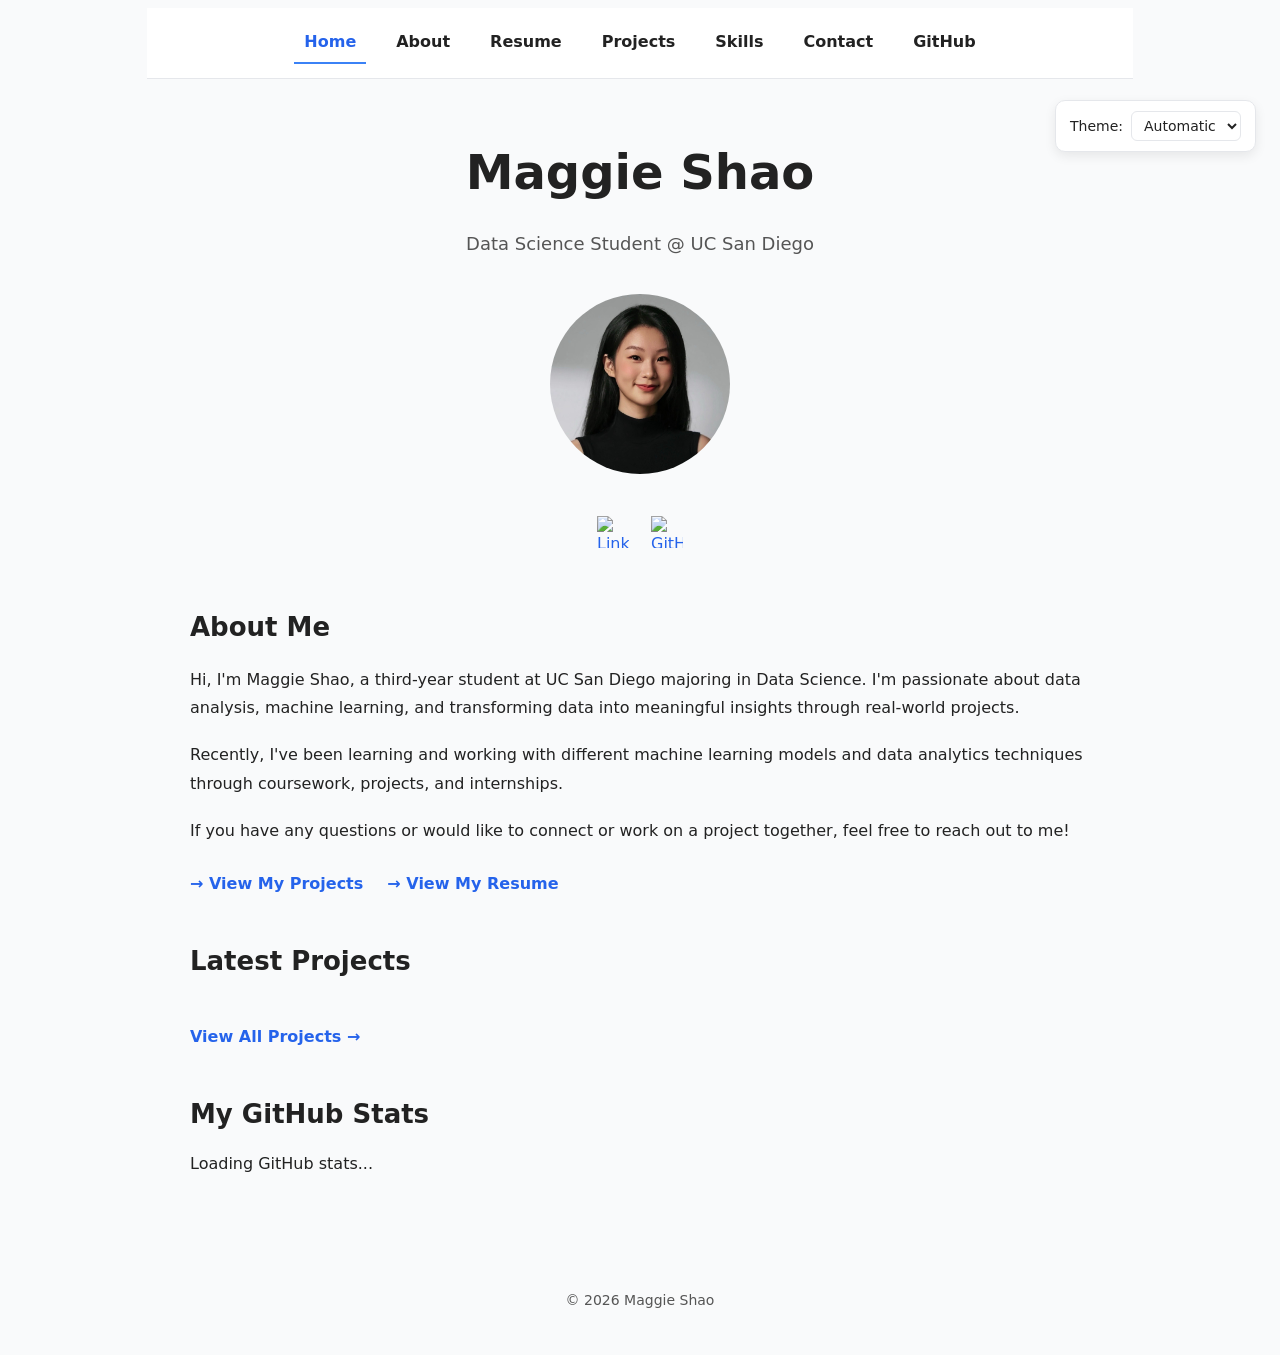
==== commit a32b20aa: "Update index.html" ====
--- a/index.html
+++ b/index.html
@@ -4,34 +4,30 @@
 
 <head>
   <meta charset="UTF-8" />
-  <meta
-    name="viewport"
-    content="width=device-width, initial-scale=1.0"
-  />
+  <meta name="viewport" content="width=device-width, initial-scale=1.0" />
 
   <title>Maggie Shao | Personal Portfolio</title>
 
-  <!-- Global stylesheet -->
   <link rel="stylesheet" href="style.css?v=4" />
 
-  <!-- Home page specific styles -->
   <style>
-    /* HOME PAGE */
+    /* ===== HOME PAGE ===== */
 
     body.home-page {
       color: var(--color-text, #222);
       background: var(--color-page, #f9fafb);
     }
 
-    /* Main content */
     body.home-page main {
       width: 100%;
       max-width: 1000px;
       margin: 0 auto;
       padding: 65px 24px 40px;
-    }
-
-    /* Header */
+      box-sizing: border-box;
+    }
+
+    /* ===== HEADER ===== */
+
     body.home-page main .header {
       display: flex;
       flex-direction: column;
@@ -42,26 +38,21 @@
       margin: 0;
     }
 
-    /* Name */
     body.home-page main .header h1 {
       font-size: 48px;
       font-weight: 700;
       line-height: 1.2;
       margin: 0 0 28px;
-      text-align: center;
       color: var(--color-text, #222);
     }
 
-    /* Subtitle */
     body.home-page main .header .subtitle {
       font-size: 18px;
       line-height: 1.6;
       color: var(--color-muted, #555);
       margin: 0 0 36px;
-      text-align: center;
-    }
-
-    /* Profile image */
+    }
+
     body.home-page main .header img.profile-img {
       display: block;
       width: 180px;
@@ -76,7 +67,8 @@
       margin: 0 auto;
     }
 
-    /* Social links */
+    /* ===== SOCIAL LINKS ===== */
+
     body.home-page main .social-links {
       display: flex;
       justify-content: center;
@@ -110,12 +102,12 @@
       transform: translateY(-3px);
     }
 
-    /* Dark mode icons */
     .is-dark body.home-page main .social-links img {
       filter: invert(1);
     }
 
-    /* About Me */
+    /* ===== ABOUT ME ===== */
+
     body.home-page main .home-about {
       max-width: 900px;
       margin: 0 auto 40px;
@@ -137,7 +129,6 @@
       color: var(--color-text, #222);
     }
 
-    /* Quick links */
     body.home-page main .quick-links {
       display: flex;
       flex-wrap: wrap;
@@ -157,14 +148,122 @@
       text-decoration: underline;
     }
 
-    /* Footer */
+    /* ===== LAB 4: LATEST PROJECTS ===== */
+
+    body.home-page main .latest-projects-section,
+    body.home-page main .github-stats-section {
+      max-width: 900px;
+      margin: 50px auto;
+    }
+
+    body.home-page main .latest-projects-section h2,
+    body.home-page main .github-stats-section h2 {
+      font-size: 26px;
+      margin: 0 0 22px;
+      color: var(--color-text, #222);
+    }
+
+    body.home-page main .projects {
+      display: grid;
+      grid-template-columns:
+        repeat(auto-fit, minmax(min(100%, 240px), 1fr));
+      gap: 20px;
+      margin-top: 24px;
+    }
+
+    body.home-page main .projects .project-card {
+      display: flex;
+      flex-direction: column;
+      gap: 14px;
+      min-width: 0;
+      padding: 20px;
+      background: var(--color-surface);
+      border: 1px solid var(--color-border);
+      border-radius: 14px;
+    }
+
+    body.home-page main .projects .project-card img {
+      display: block;
+      width: 100%;
+      aspect-ratio: 16 / 9;
+      object-fit: cover;
+      border-radius: 8px;
+    }
+
+    body.home-page main .projects .project-card h3 {
+      font-size: 18px;
+      line-height: 1.4;
+      margin: 0;
+      color: var(--color-text);
+    }
+
+    body.home-page main .projects .project-card p {
+      margin: 0;
+      line-height: 1.6;
+      color: var(--color-text);
+    }
+
+    body.home-page main .projects .project-link {
+      margin-top: auto;
+      color: var(--color-accent-dark, #2563eb);
+      font-weight: 600;
+      text-decoration: none;
+    }
+
+    body.home-page main .projects .project-link:hover {
+      text-decoration: underline;
+    }
+
+    body.home-page main .view-all-projects {
+      display: inline-block;
+      margin-top: 24px;
+      color: var(--color-accent-dark, #2563eb);
+      font-weight: 600;
+      text-decoration: none;
+    }
+
+    body.home-page main .view-all-projects:hover {
+      text-decoration: underline;
+    }
+
+    /* ===== LAB 4: GITHUB STATS ===== */
+
+    body.home-page main #profile-stats dl {
+      display: grid;
+      grid-template-columns: repeat(4, minmax(0, 1fr));
+      gap: 10px;
+      text-align: center;
+      padding: 22px;
+      background: var(--color-surface);
+      border: 1px solid var(--color-border);
+      border-radius: 14px;
+    }
+
+    body.home-page main #profile-stats dt {
+      grid-row: 1;
+      font-size: 14px;
+      font-weight: 600;
+      color: var(--color-muted, #555);
+    }
+
+    body.home-page main #profile-stats dd {
+      grid-row: 2;
+      margin: 0;
+      font-size: 26px;
+      font-weight: 700;
+      color: var(--color-text);
+    }
+
+    /* ===== FOOTER ===== */
+
     body.home-page footer {
       text-align: center;
       color: var(--color-muted, #555);
       padding: 24px 20px 36px;
     }
 
-    /* Mobile */
+    /* ===== MOBILE ===== */
+
     @media (max-width: 600px) {
 
       body.home-page main {
@@ -201,9 +300,17 @@
       body.home-page main .quick-links {
         gap: 16px;
       }
+
+      body.home-page main #profile-stats dl {
+        grid-template-columns: repeat(2, minmax(0, 1fr));
+      }
+
+      body.home-page main #profile-stats dt,
+      body.home-page main #profile-stats dd {
+        grid-row: auto;
+      }
     }
   </style>
-
 </head>
 
 <body class="home-page">
@@ -212,7 +319,8 @@
 
   <main>
 
-    <!-- HEADER -->
+    <!-- ===== HEADER ===== -->
+
     <header class="header">
 
       <h1>Maggie Shao</h1>
@@ -227,21 +335,12 @@
         class="profile-img"
         width="180"
         height="180"
-        style="
-          display: block;
-          width: 180px;
-          height: 180px;
-          max-width: 180px;
-          max-height: 180px;
-          object-fit: cover;
-          border-radius: 50%;
-          margin: 0 auto;
-        "
       />
 
     </header>
 
-    <!-- SOCIAL LINKS -->
+    <!-- ===== SOCIAL LINKS ===== -->
+
     <div class="social-links">
 
       <a
@@ -270,7 +369,8 @@
 
     </div>
 
-    <!-- ABOUT ME -->
+    <!-- ===== ABOUT ME ===== -->
+
     <section class="home-about">
 
       <h2>About Me</h2>
@@ -311,16 +411,49 @@
 
     </section>
 
+    <!-- ===== LAB 4: LATEST PROJECTS ===== -->
+
+    <section class="latest-projects-section">
+
+      <h2>Latest Projects</h2>
+
+      <div class="projects">
+        <!-- First 3 projects generated by index.js -->
+      </div>
+
+      <a class="view-all-projects" href="projects.html">
+        View All Projects →
+      </a>
+
+    </section>
+
+    <!-- ===== LAB 4: GITHUB STATS ===== -->
+
+    <section class="github-stats-section">
+
+      <h2>My GitHub Stats</h2>
+
+      <div id="profile-stats">
+        Loading GitHub stats...
+      </div>
+
+    </section>
+
   </main>
 
-  <!-- FOOTER -->
+  <!-- ===== FOOTER ===== -->
+
   <footer>
     © 2026 Maggie Shao
   </footer>
 
-  <!-- GLOBAL JAVASCRIPT -->
+  <!-- LAB 3: GLOBAL JAVASCRIPT -->
   <script type="module" src="global.js"></script>
+
+  <!-- LAB 4: HOME PAGE JAVASCRIPT -->
+  <script type="module" src="index.js"></script>
 
 </body>
 </html>
 
+
